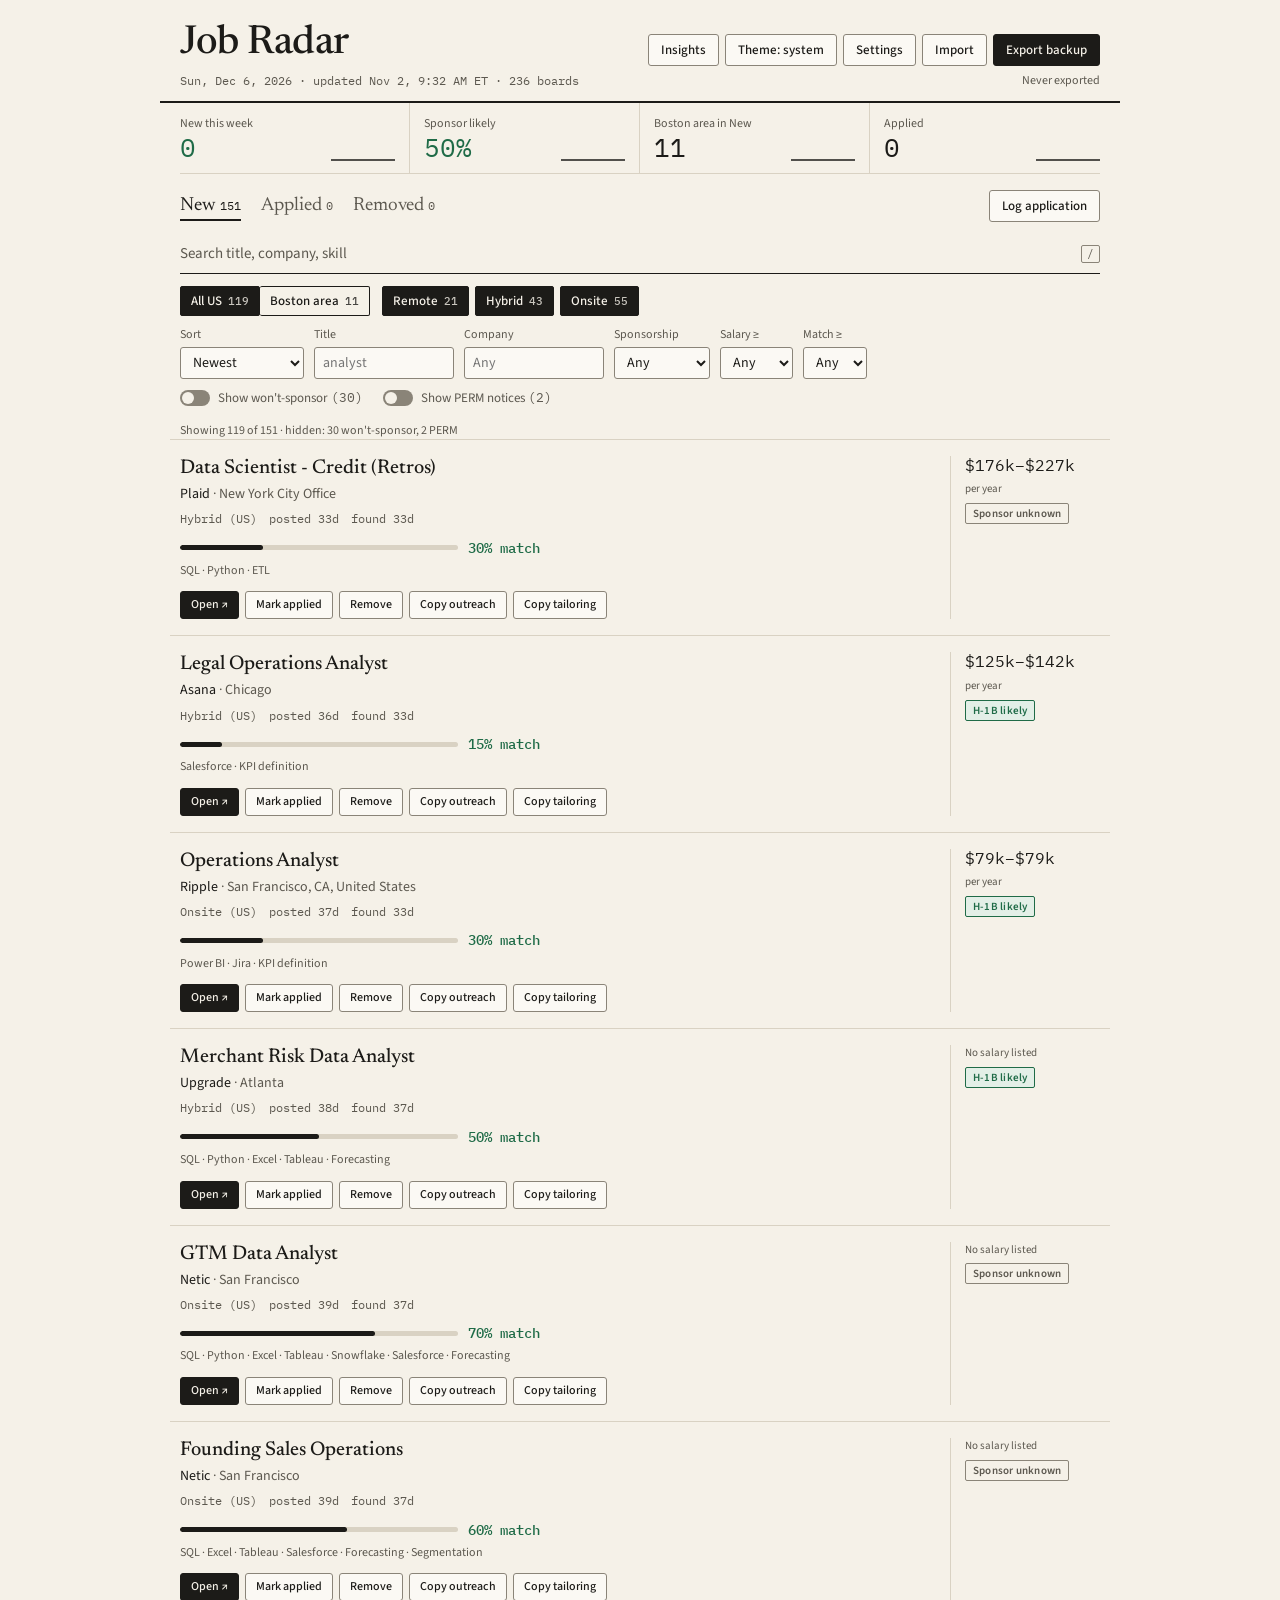
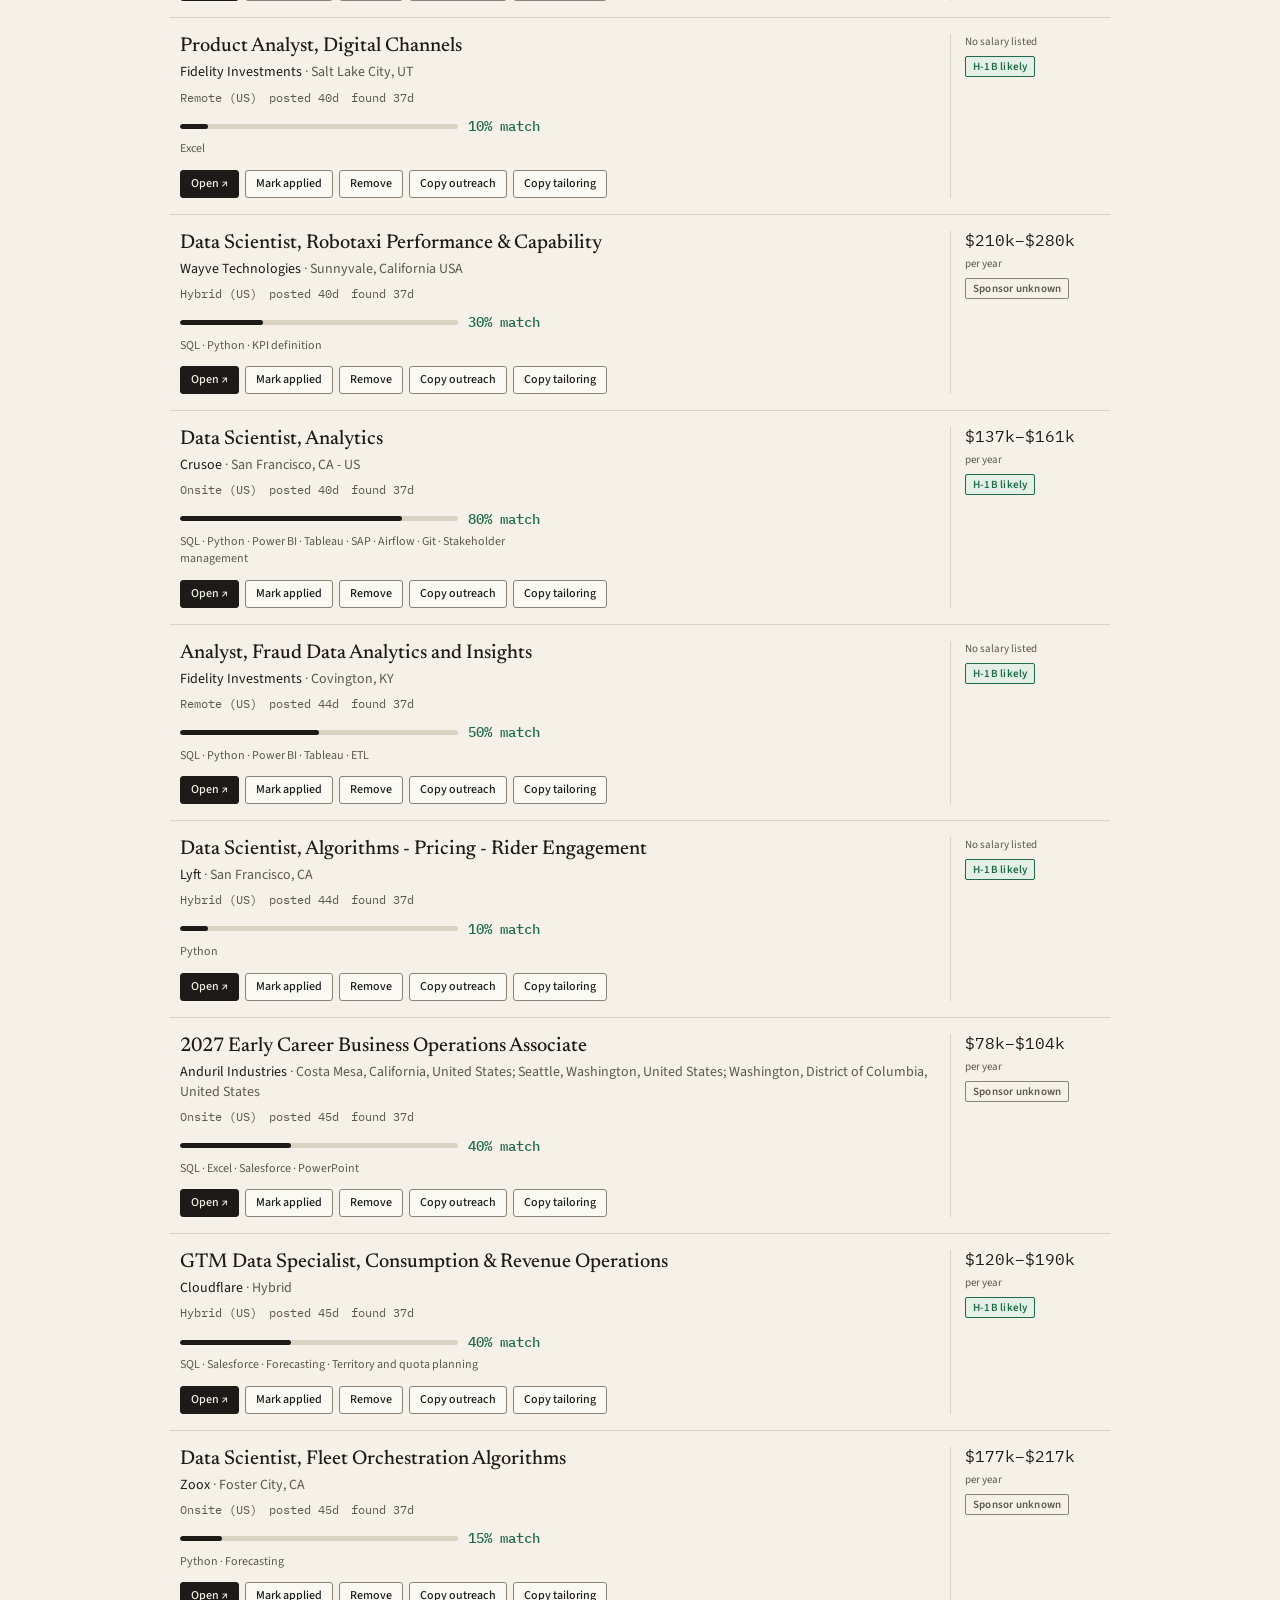
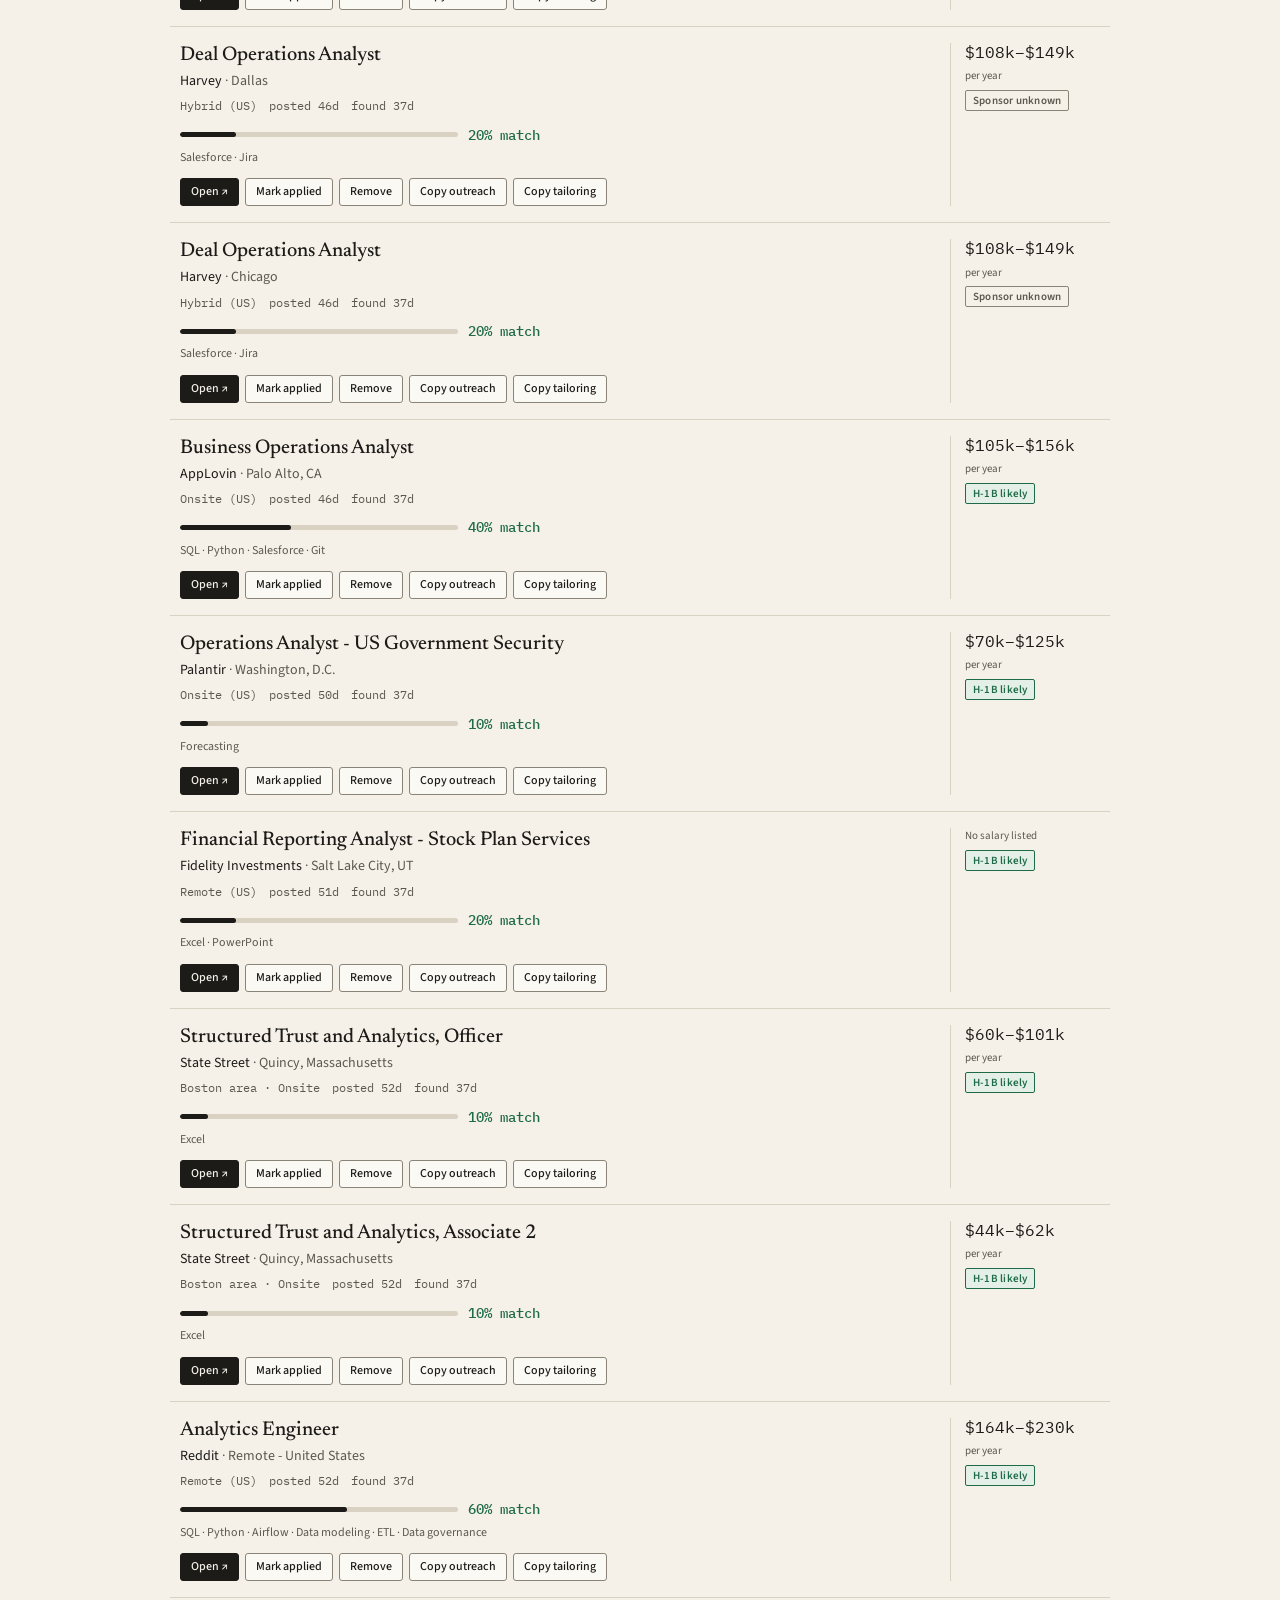
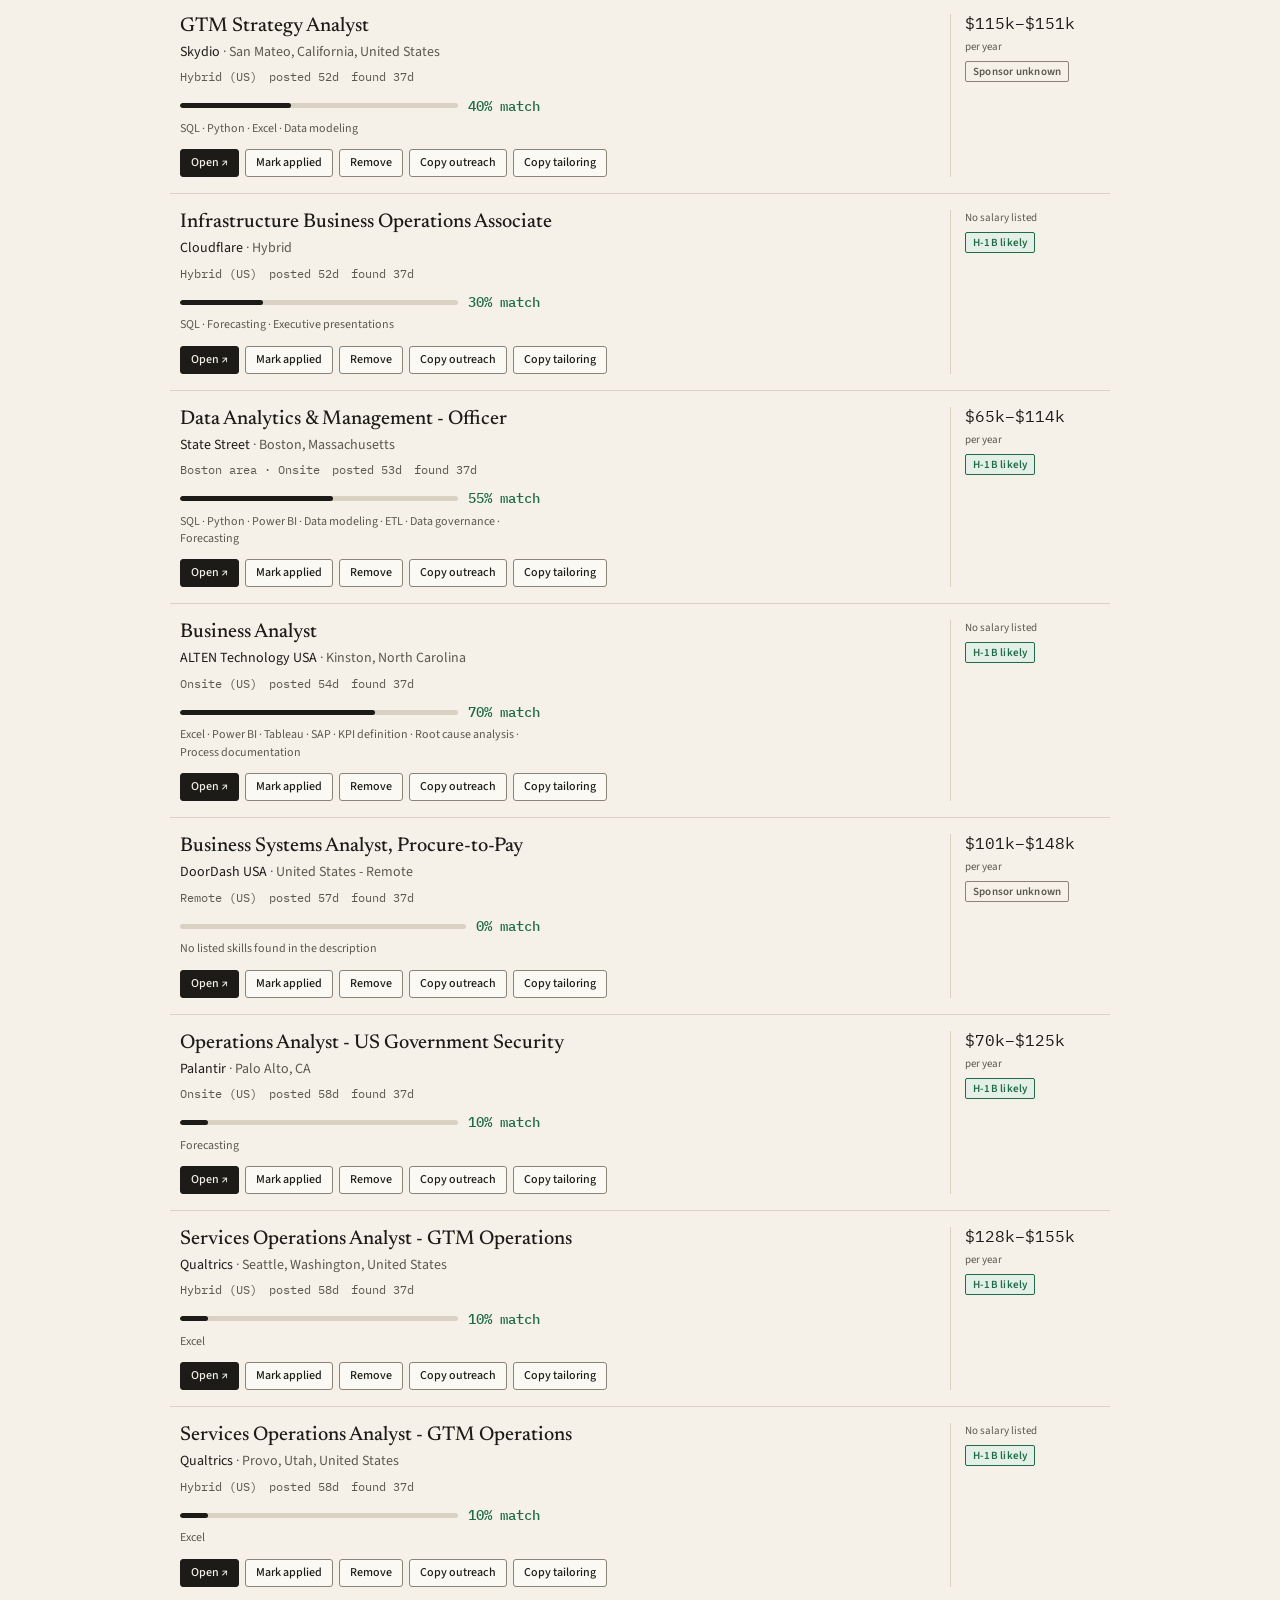
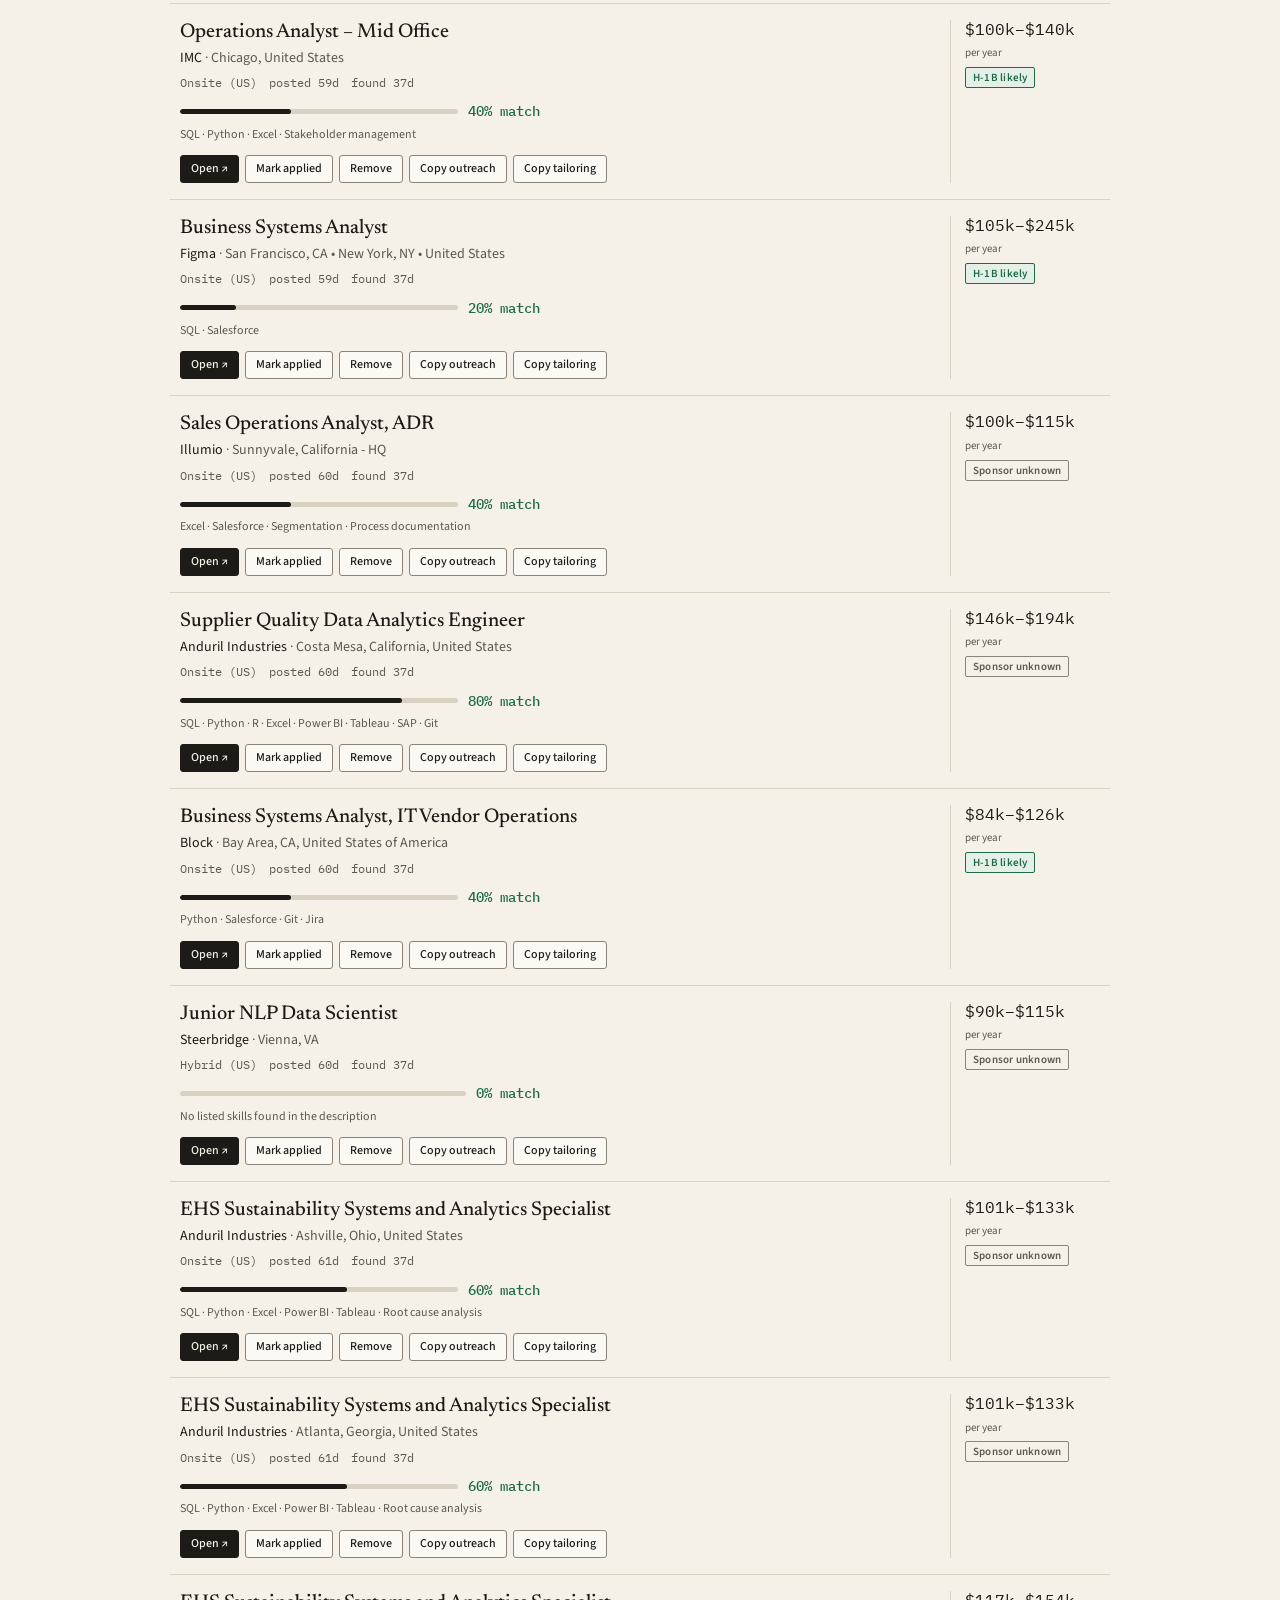
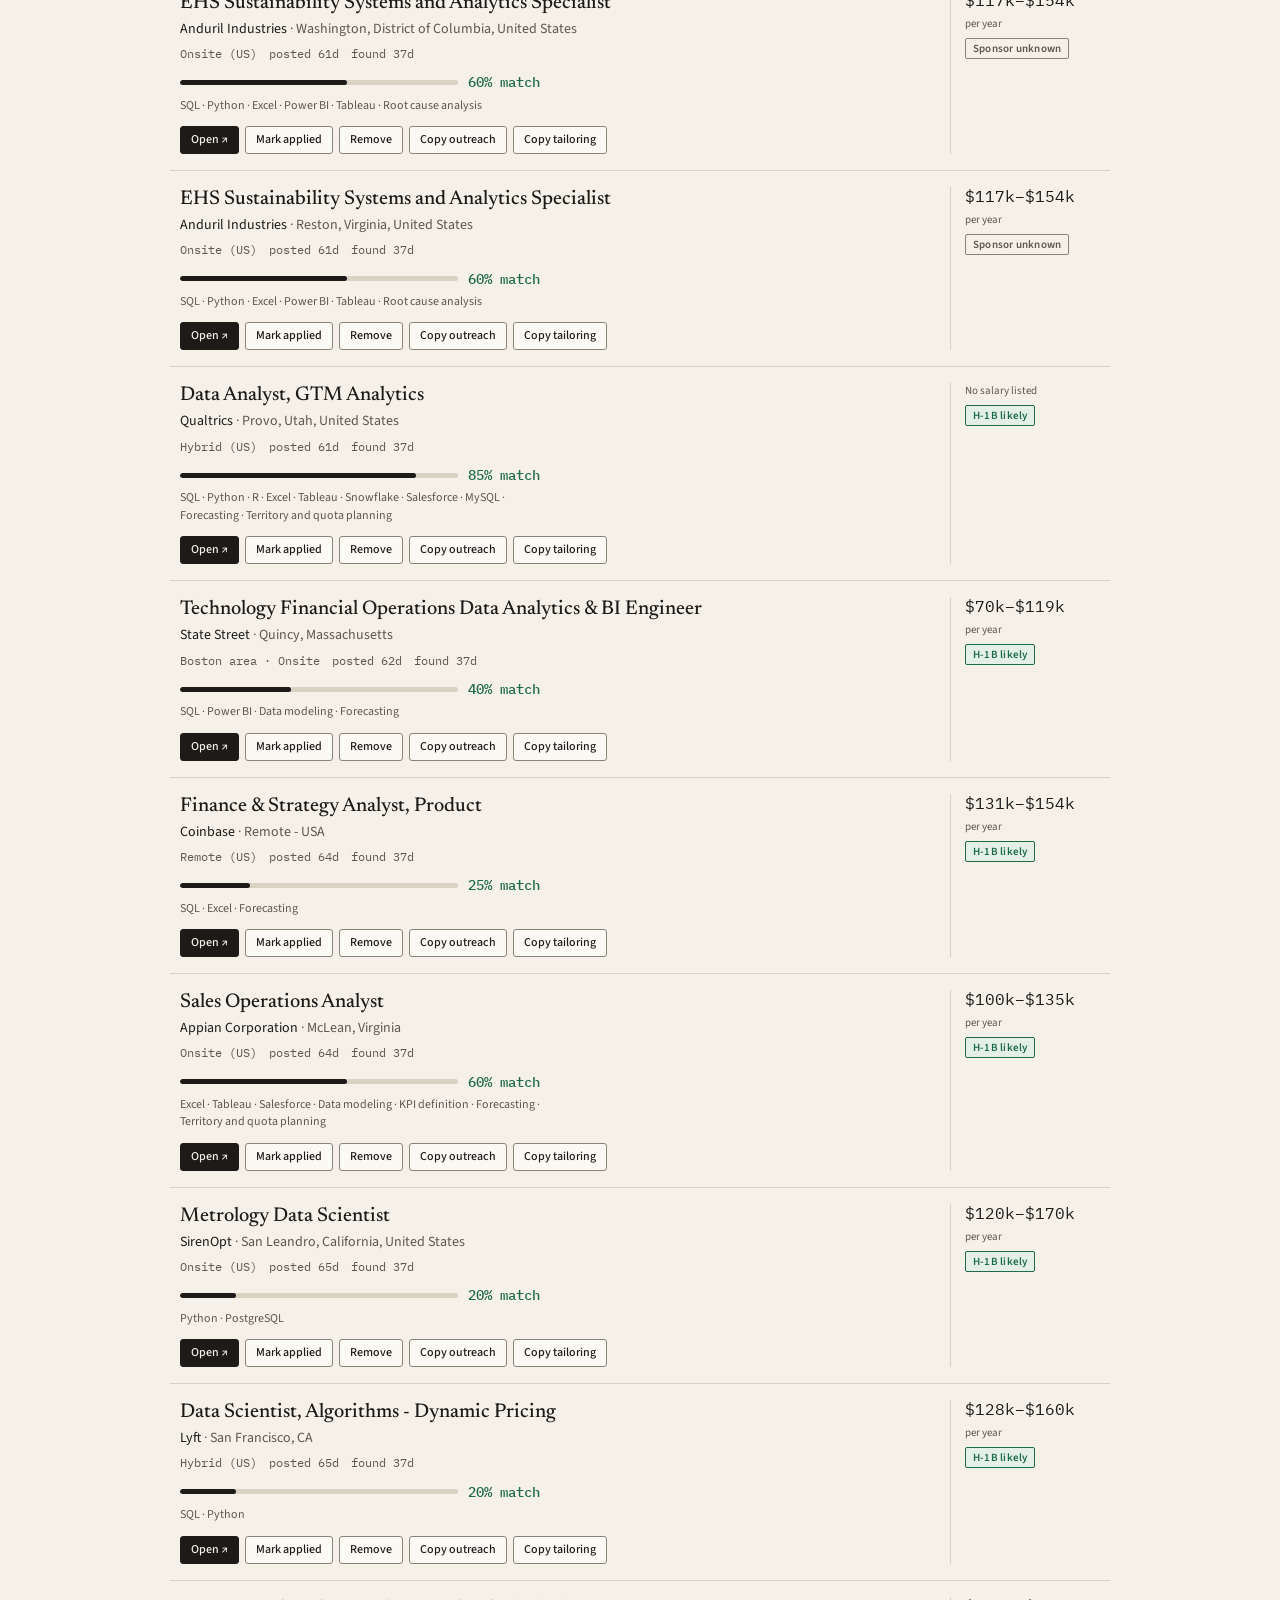
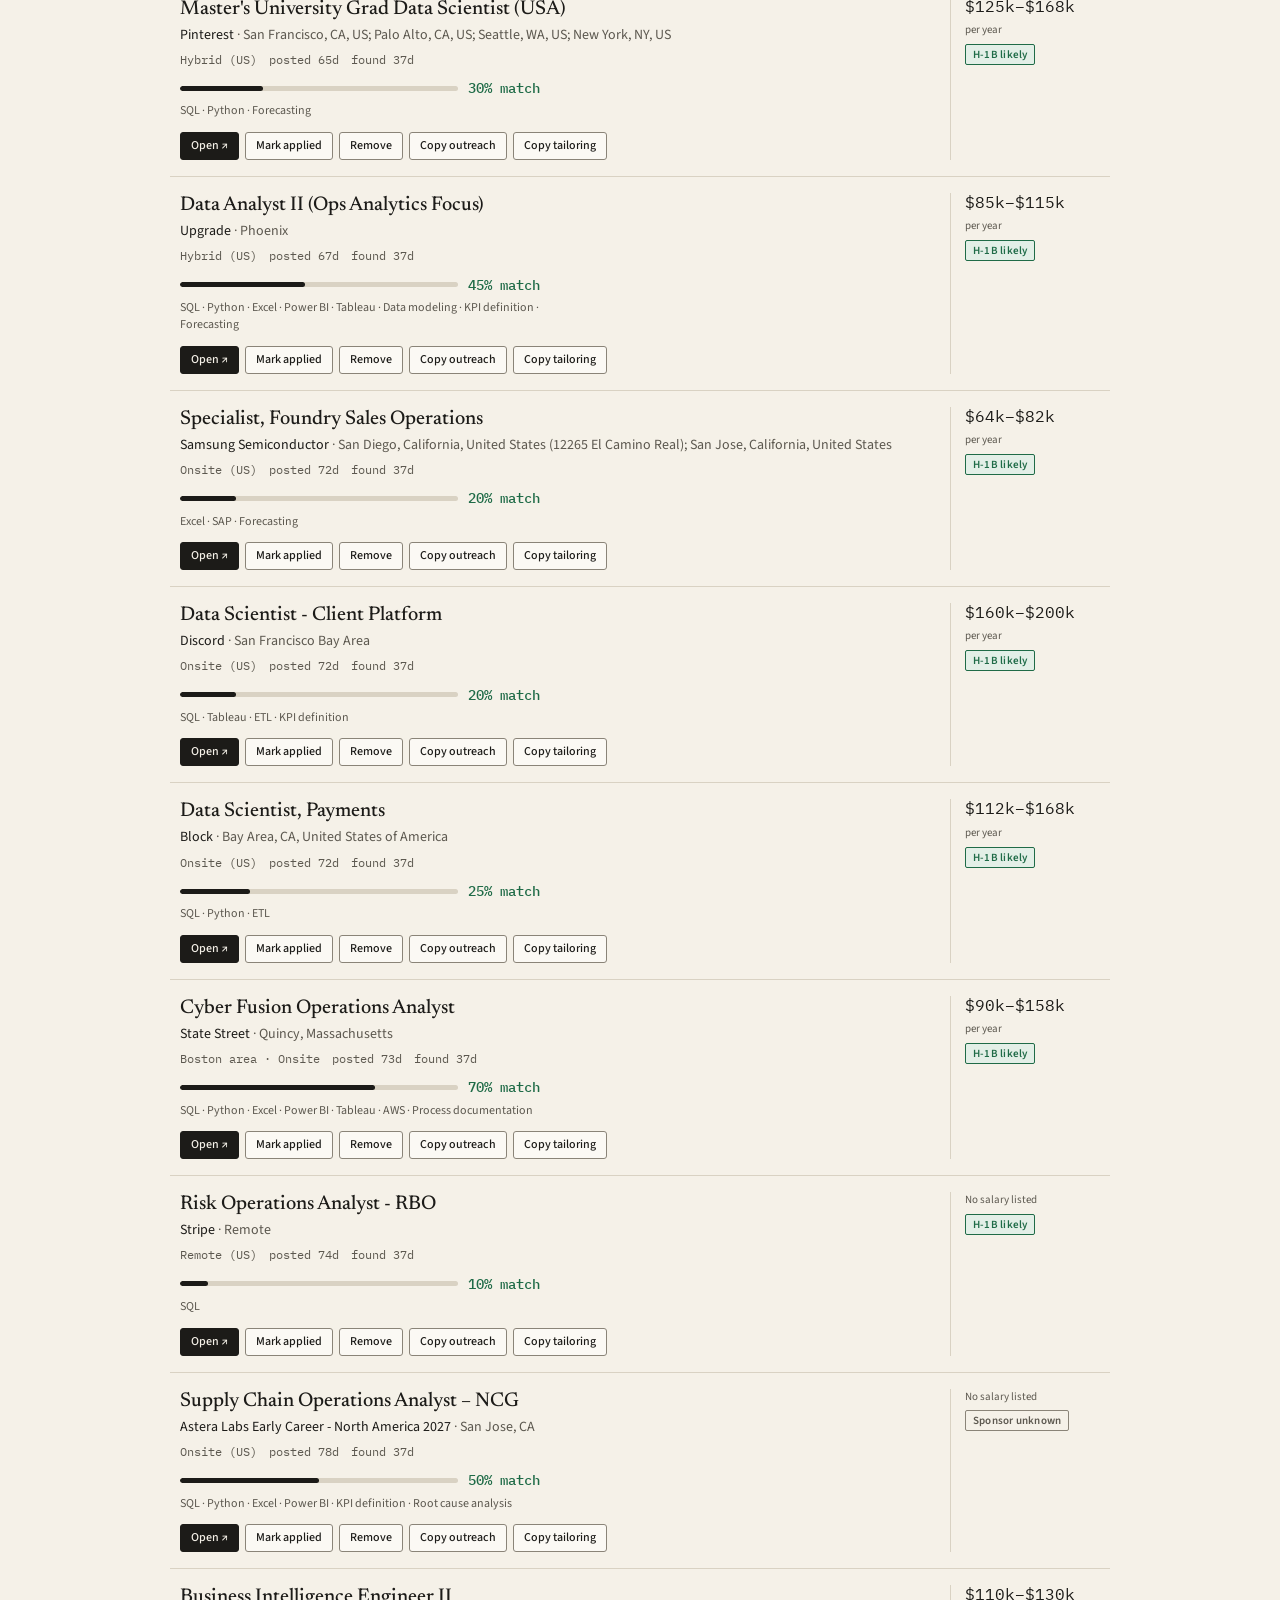
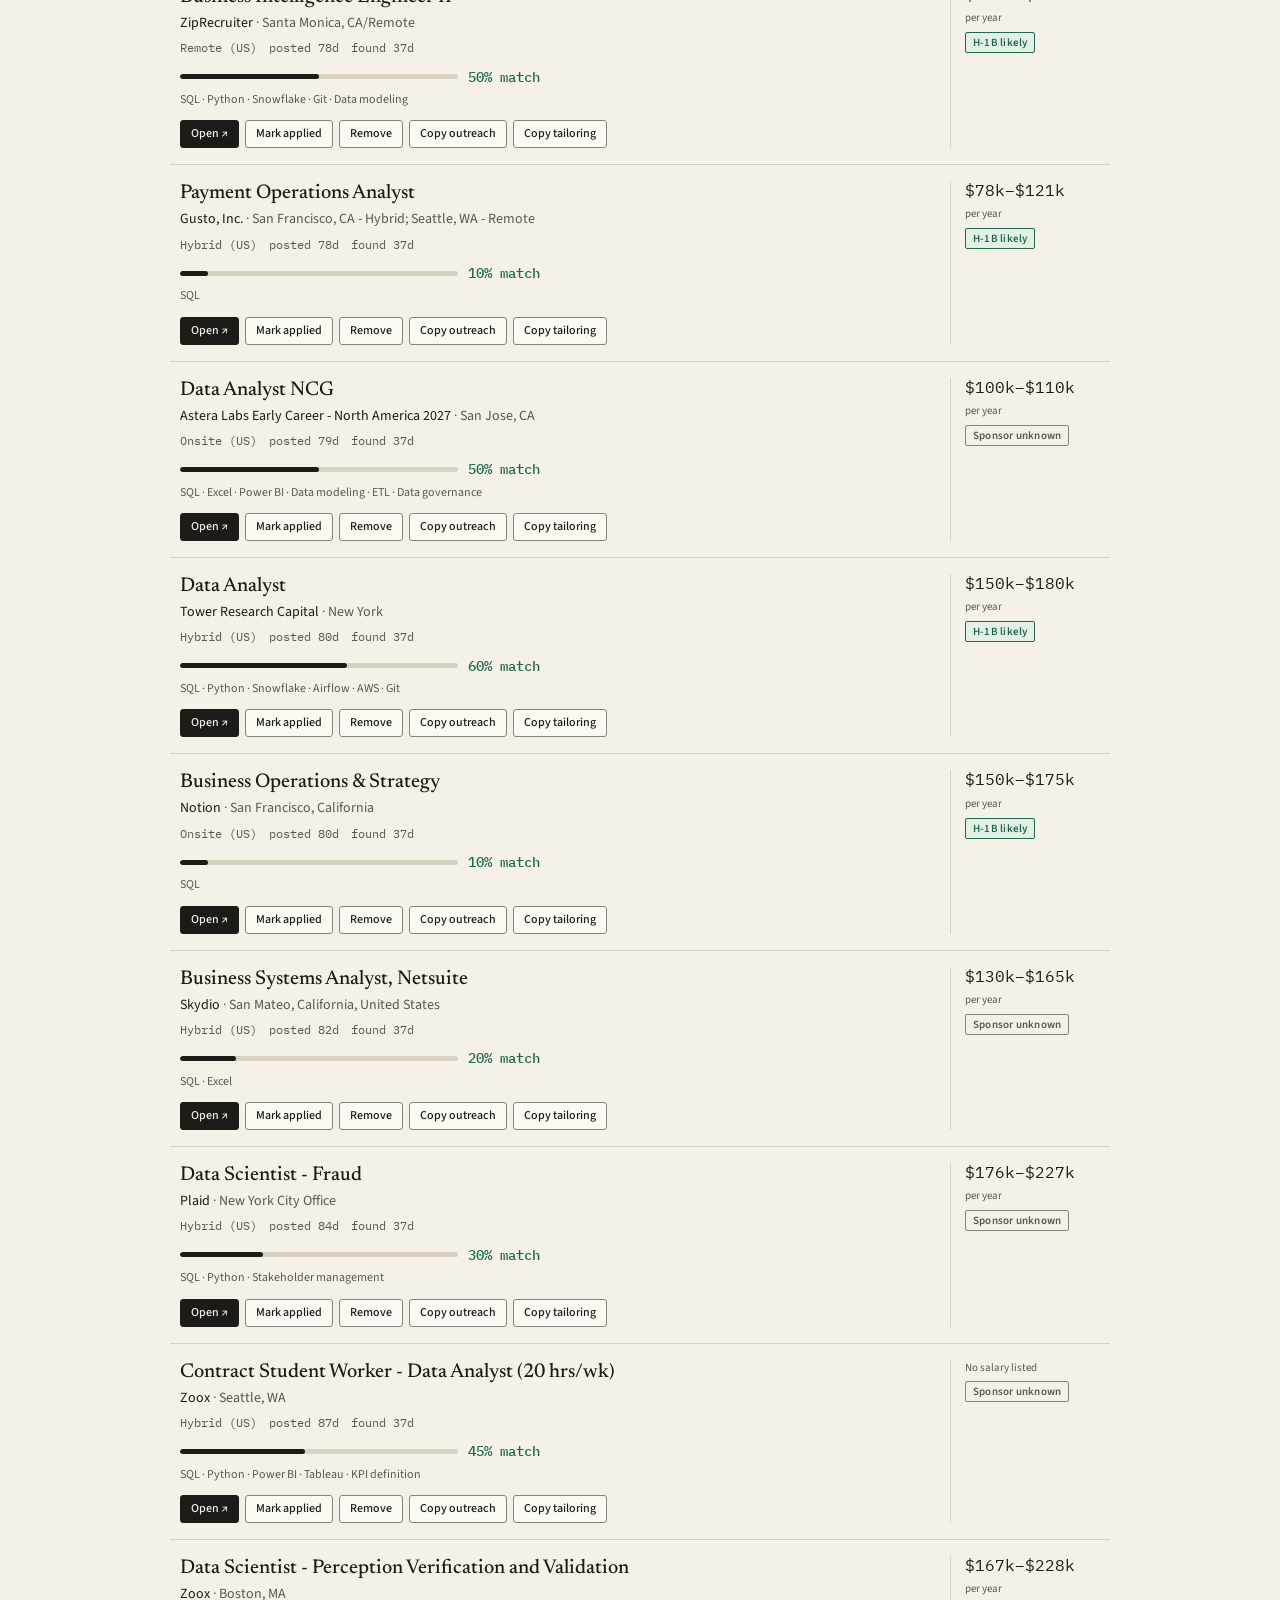
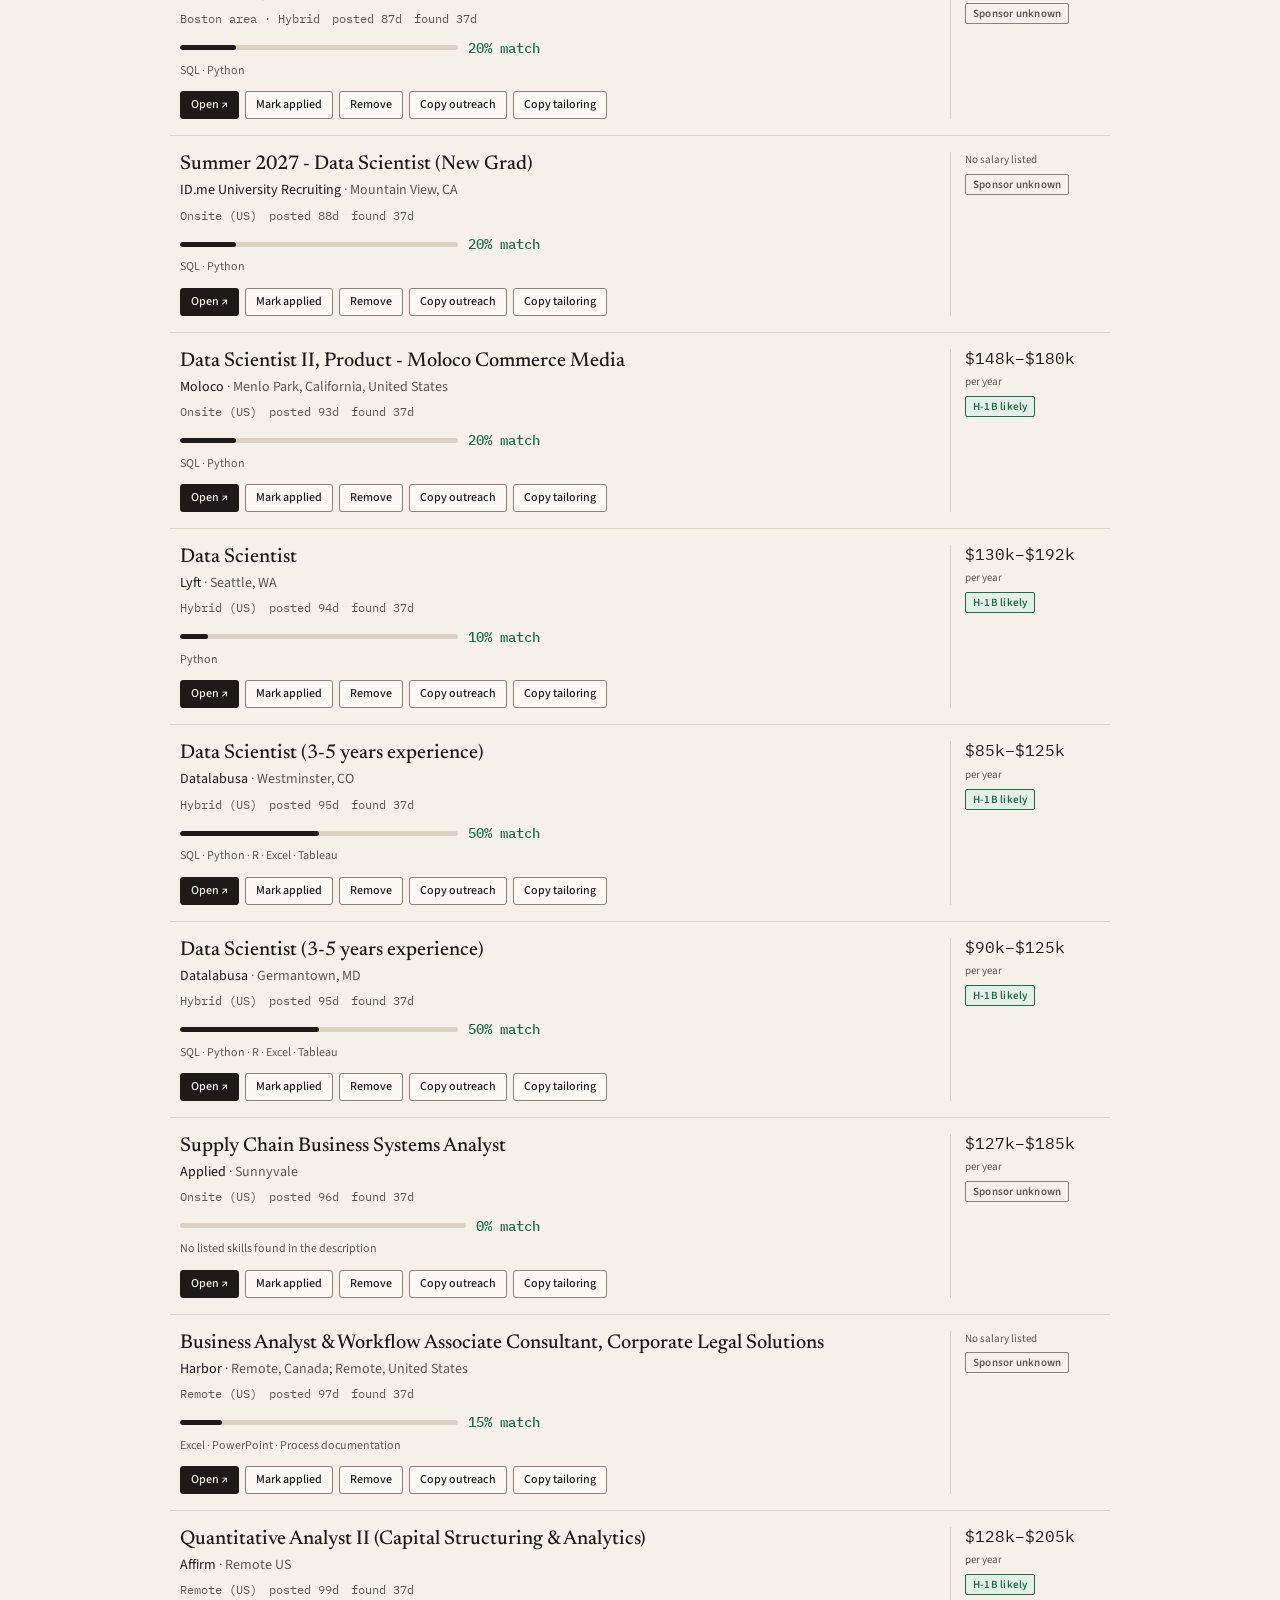
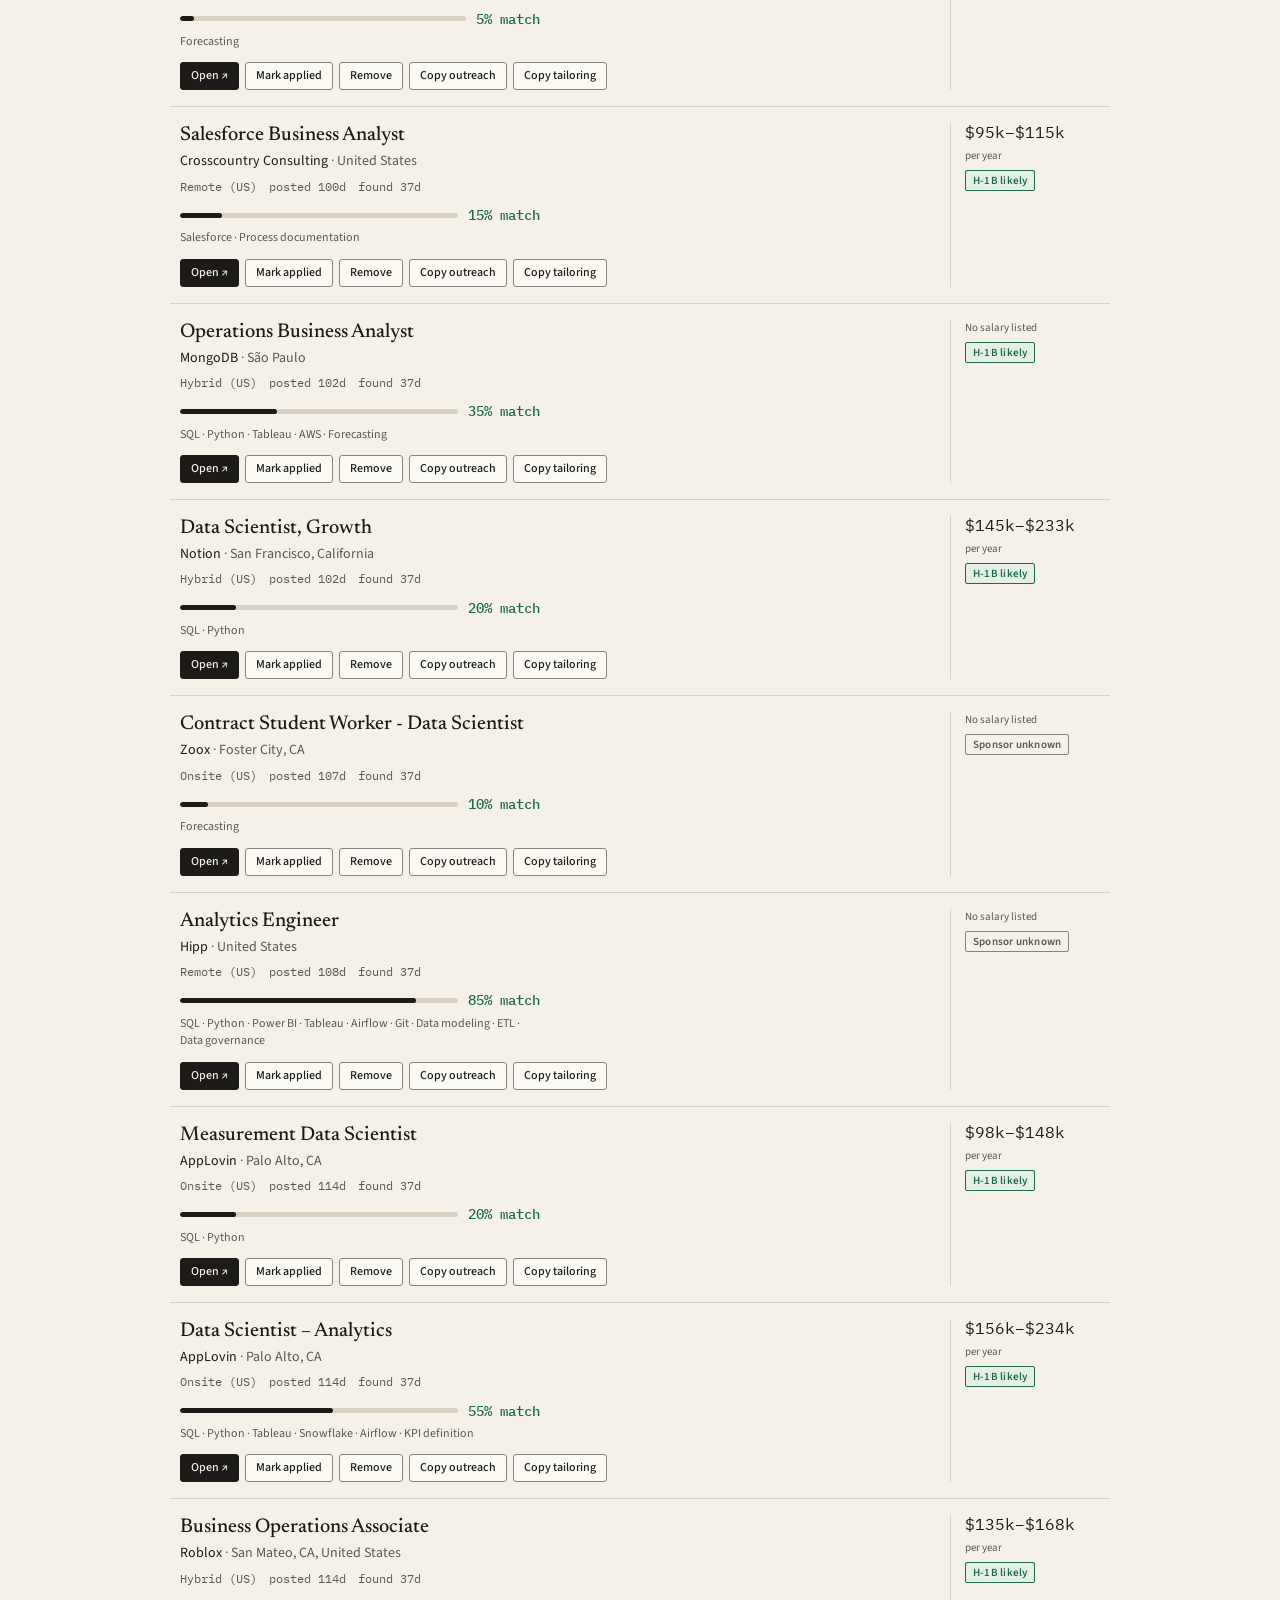
==== site/index.html @ 84eaacbb "Keep dashboard toggle labels from overlapping The switch labels could shrink below their no-wrap tex" ====
<!doctype html>
<html lang="en">
<head>
<meta charset="utf-8">
<meta name="viewport" content="width=device-width, initial-scale=1">
<title>Job Radar</title>
<meta name="color-scheme" content="light dark">
<link rel="preconnect" href="https://fonts.googleapis.com">
<link rel="preconnect" href="https://fonts.gstatic.com" crossorigin>
<link href="https://fonts.googleapis.com/css2?family=Newsreader:opsz,wght@6..72,400;6..72,500&family=Source+Sans+3:wght@400;500;600&family=IBM+Plex+Mono:wght@400;500&display=swap" rel="stylesheet">
<link rel="stylesheet" href="styles.css">
<!-- Apply the saved theme before first paint so there's no flash -->
<script>
  try {
    var t = JSON.parse(localStorage.getItem("jobradar.v1") || "{}").prefs?.theme;
    if (t === "light" || t === "dark") document.documentElement.dataset.theme = t;
  } catch (e) {}
</script>
</head>
<body>
<a class="skip" href="#list">Skip to jobs</a>

<header class="masthead wrap">
  <div class="mast-left">
    <h1>Job Radar</h1>
    <p class="mono dateline" id="dateline">Loading jobs…</p>
  </div>
  <div class="mast-right">
    <div class="mast-buttons">
      <a class="btn" href="insights.html">Insights</a>
      <button class="btn" id="theme-btn" type="button" aria-label="Theme: system">Theme: system</button>
      <button class="btn" id="settings-btn" type="button">Settings</button>
      <button class="btn" id="import-btn" type="button">Import</button>
      <button class="btn primary" id="export-btn" type="button">Export backup</button>
    </div>
    <p class="export-note" id="export-note"></p>
  </div>
</header>

<main class="wrap">
  <div class="banner warn" id="export-banner" hidden></div>

  <section class="kpis" aria-label="Summary">
    <div class="kpi"><span class="kpi-label">New this week</span><span class="kpi-row"><span class="mono kpi-num signal" id="kpi-new">–</span><svg class="spark" id="spark-new" aria-hidden="true"></svg></span></div>
    <div class="kpi"><span class="kpi-label">Sponsor likely</span><span class="kpi-row"><span class="mono kpi-num signal" id="kpi-spons">–</span><svg class="spark" id="spark-spons" aria-hidden="true"></svg></span></div>
    <div class="kpi" title="Boston-area jobs in New, not counting hidden won't-sponsor or PERM jobs"><span class="kpi-label">Boston area in New</span><span class="kpi-row"><span class="mono kpi-num" id="kpi-boston">–</span><svg class="spark" id="spark-boston" aria-hidden="true"></svg></span></div>
    <div class="kpi"><span class="kpi-label">Applied</span><span class="kpi-row"><span class="mono kpi-num" id="kpi-applied">–</span><svg class="spark" id="spark-applied" aria-hidden="true"></svg></span></div>
  </section>

  <nav class="tabs" role="tablist" aria-label="Job lists">
    <button role="tab" id="tab-new" data-tab="new" aria-selected="true">New <span class="mono count" id="count-new"></span></button>
    <button role="tab" id="tab-applied" data-tab="applied" aria-selected="false">Applied <span class="mono count" id="count-applied"></span></button>
    <button role="tab" id="tab-removed" data-tab="removed" aria-selected="false">Removed <span class="mono count" id="count-removed"></span></button>
    <button class="btn tabs-action" id="log-btn" type="button">Log application</button>
  </nav>

  <section class="controls" aria-label="Search and filters">
    <label class="search">
      <span class="sr-only">Search title, company or skill</span>
      <input type="search" id="search" placeholder="Search title, company, skill" autocomplete="off">
      <kbd class="mono">/</kbd>
    </label>

    <div class="filter-rows" id="new-filters">
      <div class="chip-row">
        <div class="seg" role="group" aria-label="Location">
          <button type="button" class="seg-btn" data-loc="all" aria-pressed="true">All US <span class="mono" data-count="loc-all"></span></button>
          <button type="button" class="seg-btn" data-loc="boston" aria-pressed="false">Boston area <span class="mono" data-count="loc-boston"></span></button>
        </div>
        <div class="chips" role="group" aria-label="Work mode">
          <button type="button" class="chip" data-mode="remote" aria-pressed="true">Remote <span class="mono" data-count="remote"></span></button>
          <button type="button" class="chip" data-mode="hybrid" aria-pressed="true">Hybrid <span class="mono" data-count="hybrid"></span></button>
          <button type="button" class="chip" data-mode="onsite" aria-pressed="true">Onsite <span class="mono" data-count="onsite"></span></button>
        </div>
      </div>

      <!-- Always open on desktop; folded by default on phones -->
      <details class="more-filters" id="more-filters" open>
      <summary>Filters and sort <span class="mono" id="active-filters"></span></summary>
      <div class="filter-row">
        <label class="field">Sort
          <select id="sort">
            <option value="newest">Newest</option>
            <option value="match">Highest match</option>
            <option value="pay">Highest pay</option>
            <option value="boston">Boston first</option>
          </select>
        </label>
        <label class="field">Title
          <input type="text" id="f-title" placeholder="analyst" autocomplete="off">
        </label>
        <label class="field">Company
          <input type="text" id="f-company" list="company-list" placeholder="Any" autocomplete="off">
          <datalist id="company-list"></datalist>
        </label>
        <label class="field">Sponsorship
          <select id="f-spons">
            <option value="any">Any</option>
            <option value="likely">Likely</option>
            <option value="unknown">Unknown</option>
          </select>
        </label>
        <label class="field">Salary ≥
          <select id="f-salary">
            <option value="0">Any</option>
            <option value="60000">$60k</option>
            <option value="70000">$70k</option>
            <option value="80000">$80k</option>
            <option value="90000">$90k</option>
            <option value="100000">$100k</option>
            <option value="120000">$120k</option>
          </select>
        </label>
        <label class="field">Match ≥
          <select id="f-match">
            <option value="0">Any</option>
            <option value="20">20%</option>
            <option value="30">30%</option>
            <option value="40">40%</option>
            <option value="50">50%</option>
            <option value="60">60%</option>
          </select>
        </label>
      </div>
      </details>

      <div class="toggle-row">
        <label class="switch"><input type="checkbox" id="show-no"><span class="track" aria-hidden="true"></span><span class="switch-text">Show won't-sponsor <span class="mono" id="count-no"></span></span></label>
        <label class="switch"><input type="checkbox" id="show-perm"><span class="track" aria-hidden="true"></span><span class="switch-text">Show PERM notices <span class="mono" id="count-perm"></span></span></label>
      </div>
    </div>
  </section>

  <p class="result-line" id="result-line" aria-live="polite"></p>
  <div id="list" class="list" tabindex="-1"></div>

  <footer class="foot">
    <p>Keys: <kbd class="mono">/</kbd> search · <kbd class="mono">j</kbd> <kbd class="mono">k</kbd> move · <kbd class="mono">o</kbd> open · <kbd class="mono">a</kbd> applied · <kbd class="mono">x</kbd> remove</p>
    <p>Your status lives only in this browser. Export a backup now and then.</p>
  </footer>
</main>

<!-- "Did you apply?" asked on the next visit after clicking Open -->
<dialog id="ask-dialog" aria-labelledby="ask-title">
  <form method="dialog">
    <h2 id="ask-title">Did you apply?</h2>
    <p id="ask-body"></p>
    <div class="dialog-buttons">
      <button class="btn" value="no">No, keep in New</button>
      <button class="btn primary" value="yes">Yes, I applied</button>
    </div>
  </form>
</dialog>

<dialog id="log-dialog" aria-labelledby="log-title">
  <form method="dialog" id="log-form">
    <h2 id="log-title">Log application</h2>
    <p class="muted">For jobs you found elsewhere. It gets the next application number.</p>
    <label class="field block">Company <input name="company" required autocomplete="off"></label>
    <label class="field block">Title <input name="title" required autocomplete="off"></label>
    <label class="field block">Link <input name="url" type="url" placeholder="https://" autocomplete="off"></label>
    <label class="field block">Date applied <input name="date" type="date" required></label>
    <p class="form-error" id="log-error" hidden></p>
    <div class="dialog-buttons">
      <button class="btn" value="cancel" formnovalidate>Cancel</button>
      <button class="btn primary" value="save">Save</button>
    </div>
  </form>
</dialog>

<dialog id="settings-dialog" aria-labelledby="settings-title">
  <form method="dialog">
    <h2 id="settings-title">Settings</h2>
    <label class="field block">Your background, for the outreach prompt
      <textarea id="background" rows="5" placeholder="Two or three lines: degrees, tools, what you're looking for."></textarea>
    </label>
    <p class="muted">Saved only in this browser and in your exports. It's never sent anywhere.</p>
    <div class="dialog-buttons">
      <button class="btn primary" value="done">Done</button>
    </div>
  </form>
</dialog>

<input type="file" id="import-file" accept="application/json,.json" hidden>
<div class="toast" id="toast" role="status" aria-live="polite"></div>

<script src="app.js"></script>
</body>
</html>
---- site/styles.css ----
/* Job Radar: "analyst's desk" ledger theme.
   Ink and paper neutrals, one green signal accent used only for
   sponsorship-likely and key numbers. Warn colors are for alerts only. */

:root {
  --paper: #f5f1e8;
  --paper-2: #fbf9f4;      /* raised: inputs, secondary buttons */
  --ink: #1c1b18;
  --muted: #5c584f;
  --rule: #d9d2c3;
  --rule-strong: #8a8478;
  --signal: #1f6b47;
  --signal-bg: #e3efe7;
  --warn: #8a3a0f;
  --warn-bg: #f1e5c9;
  --focus: #1f6b47;
  --serif: "Newsreader", Georgia, "Times New Roman", serif;
  --sans: "Source Sans 3", "Segoe UI", system-ui, sans-serif;
  --mono: "IBM Plex Mono", ui-monospace, Consolas, monospace;
  color-scheme: light;
}

/* Dark: follows the system unless the toggle forced light */
@media (prefers-color-scheme: dark) {
  :root:not([data-theme="light"]) {
    --paper: #161512;
    --paper-2: #201f1b;
    --ink: #ece7dc;
    --muted: #a8a397;
    --rule: #35322c;
    --rule-strong: #6f6a5f;
    --signal: #6cc597;
    --signal-bg: #1a2e23;
    --warn: #f0b07a;
    --warn-bg: #3a2a17;
    --focus: #6cc597;
    color-scheme: dark;
  }
}
:root[data-theme="dark"] {
  --paper: #161512;
  --paper-2: #201f1b;
  --ink: #ece7dc;
  --muted: #a8a397;
  --rule: #35322c;
  --rule-strong: #6f6a5f;
  --signal: #6cc597;
  --signal-bg: #1a2e23;
  --warn: #f0b07a;
  --warn-bg: #3a2a17;
  --focus: #6cc597;
  color-scheme: dark;
}

* { box-sizing: border-box; }
[hidden] { display: none !important; }
html { -webkit-text-size-adjust: 100%; }
body {
  margin: 0;
  background: var(--paper);
  color: var(--ink);
  font: 400 15px/1.45 var(--sans);
  transition: background-color .2s, color .2s;
}
.wrap { max-width: 960px; margin: 0 auto; padding: 0 20px; }
.mono { font-family: var(--mono); font-variant-numeric: tabular-nums; }
.muted { color: var(--muted); }
.signal { color: var(--signal); }
.sr-only { position: absolute; width: 1px; height: 1px; overflow: hidden; clip: rect(0 0 0 0); white-space: nowrap; }
.skip { position: absolute; left: -999px; }
.skip:focus { left: 12px; top: 12px; background: var(--paper-2); padding: 6px 10px; z-index: 10; }
kbd { font-size: 11px; border: 1px solid var(--rule-strong); border-radius: 2px; padding: 0 5px; color: var(--muted); }

:focus-visible { outline: 2px solid var(--focus); outline-offset: 2px; }

/* ---------- Buttons, chips, tags: never wrap or spill ---------- */
.btn, .chip, .seg-btn, .tag {
  white-space: nowrap;
  flex-shrink: 0;
}
.btn {
  display: inline-flex; align-items: center; justify-content: center; gap: 4px;
  min-height: 32px; padding: 0 12px;
  font: 500 13px/1 var(--sans);
  color: var(--ink);
  background: var(--paper-2);
  border: 1px solid var(--rule-strong);
  border-radius: 3px;
  text-decoration: none;
  cursor: pointer;
  transition: background-color .15s, border-color .15s;
}
.btn:hover { border-color: var(--ink); }
.btn.primary { background: var(--ink); color: var(--paper); border-color: var(--ink); }
.btn.primary:hover { opacity: .9; }
.btn.small { min-height: 28px; padding: 0 10px; font-size: 12px; }

/* ---------- Masthead ---------- */
.masthead {
  display: flex; justify-content: space-between; align-items: flex-end; gap: 16px; flex-wrap: wrap;
  padding-top: 24px; padding-bottom: 12px;
}
.masthead h1 { margin: 0; font: 500 40px/1 var(--serif); letter-spacing: -0.5px; }
.dateline { margin: 8px 0 0; font-size: 12px; color: var(--muted); }
.mast-right { display: flex; flex-direction: column; align-items: flex-end; gap: 6px; }
.mast-buttons { display: flex; gap: 6px; flex-wrap: wrap; justify-content: flex-end; }
.export-note { margin: 0; font-size: 12px; color: var(--muted); white-space: nowrap; }
.export-note.overdue { color: var(--warn); font-weight: 600; }
main.wrap { border-top: 2px solid var(--ink); }

.banner { margin: 12px 0 0; padding: 8px 12px; font-size: 13px; display: flex; gap: 10px; align-items: center; flex-wrap: wrap; }
.banner.warn { background: var(--warn-bg); color: var(--ink); }
.banner[hidden] { display: none; }

/* ---------- KPI strip ---------- */
.kpis { display: grid; grid-template-columns: repeat(4, minmax(0, 1fr)); border-bottom: 1px solid var(--rule); }
.kpi { padding: 12px 14px; border-right: 1px solid var(--rule); min-width: 0; }
.kpi:first-child { padding-left: 0; }
.kpi:last-child { border-right: 0; padding-right: 0; }
.kpi-label { display: block; font-size: 12px; color: var(--muted); }
.kpi-row { display: flex; align-items: flex-end; justify-content: space-between; gap: 8px; }
.kpi-num { font-size: 26px; line-height: 1.1; }
.spark-wait { font-size: 11px; color: var(--muted); white-space: nowrap; padding-bottom: 3px; }
.spark { width: 64px; height: 22px; flex-shrink: 1; min-width: 0; color: var(--ink); overflow: visible; }

/* ---------- Tabs ---------- */
.tabs { display: flex; align-items: center; gap: 20px; margin: 16px 0 12px; flex-wrap: wrap; }
.tabs [role="tab"] {
  background: none; border: 0; padding: 4px 0; cursor: pointer;
  font: 400 19px var(--serif); color: var(--muted);
  border-bottom: 2px solid transparent; white-space: nowrap;
}
.tabs [role="tab"][aria-selected="true"] { color: var(--ink); border-bottom-color: var(--ink); }
.tabs .count { font-size: 12px; }
.tabs-action { margin-left: auto; }

/* ---------- Controls ---------- */
.search { position: relative; display: block; }
.search input {
  width: 100%; height: 40px; padding: 0 36px 0 0;
  font: 400 15px var(--sans); color: var(--ink);
  background: transparent; border: 0; border-bottom: 1px solid var(--ink); border-radius: 0;
}
.search input::placeholder { color: var(--muted); }
.search input:focus-visible { outline: none; border-bottom-width: 2px; }
.search kbd { position: absolute; right: 0; top: 11px; }

.filter-rows { display: flex; flex-direction: column; gap: 10px; margin-top: 12px; }
.chip-row { display: flex; gap: 12px; flex-wrap: wrap; align-items: center; }
.chips, .seg { display: flex; gap: 6px; flex-wrap: wrap; }
.chip, .seg-btn {
  display: inline-flex; align-items: center; gap: 6px;
  min-height: 30px; padding: 0 10px;
  font: 500 13px/1 var(--sans);
  border: 1px solid var(--ink); border-radius: 2px; cursor: pointer;
  background: transparent; color: var(--ink);
  transition: background-color .15s, color .15s;
}
.chip[aria-pressed="true"], .seg-btn[aria-pressed="true"] { background: var(--ink); color: var(--paper); }
.chip .mono, .seg-btn .mono { font-size: 11px; opacity: .8; }
.seg { gap: 0; }
.seg-btn + .seg-btn { border-left: 0; }

.more-filters > summary { display: none; }
.filter-row { display: flex; gap: 10px; flex-wrap: wrap; align-items: flex-end; }
.field { display: inline-flex; flex-direction: column; gap: 3px; font-size: 12px; color: var(--muted); }
.field input, .field select, .field textarea {
  height: 32px; padding: 0 8px; min-width: 0;
  font: 400 14px var(--sans); color: var(--ink);
  background: var(--paper-2); border: 1px solid var(--rule-strong); border-radius: 3px;
}
.filter-row .field input { width: 140px; }
.field textarea { height: auto; padding: 8px; resize: vertical; line-height: 1.4; }
.field.block { display: flex; margin-top: 10px; }
.field.block input, .field.block textarea { width: 100%; }

.toggle-row { display: flex; gap: 20px; flex-wrap: wrap; font-size: 13px; color: var(--muted); }
/* flex: none and min-width keep each switch as wide as its text, so the row
   wraps instead of squeezing one label under the next. position: relative
   keeps the hidden checkbox inside its own label. */
.switch { display: inline-flex; flex: none; min-width: max-content; position: relative; align-items: center; gap: 8px; cursor: pointer; white-space: nowrap; }
.switch input { position: absolute; left: 0; top: 0; opacity: 0; width: 1px; height: 1px; }
.switch-text { flex: none; }
.switch .track { width: 30px; height: 16px; border-radius: 8px; background: var(--rule-strong); position: relative; transition: background-color .15s; flex-shrink: 0; }
.switch .track::after { content: ""; position: absolute; left: 2px; top: 2px; width: 12px; height: 12px; border-radius: 50%; background: var(--paper); transition: transform .15s; }
.switch input:checked + .track { background: var(--ink); }
.switch input:checked + .track::after { transform: translateX(14px); }
.switch input:focus-visible + .track { outline: 2px solid var(--focus); outline-offset: 2px; }

.result-line { margin: 14px 0 0; font-size: 12px; color: var(--muted); }

/* ---------- Job rows ---------- */
.list:focus { outline: none; }
.job {
  display: grid; grid-template-columns: minmax(0, 1fr) 150px; column-gap: 18px;
  grid-template-areas: "dupe dupe" "main side" "act side";
  padding: 16px 10px; margin: 0 -10px;
  border-top: 1px solid var(--rule);
  transition: background-color .15s;
}
.job.current { background: var(--paper-2); box-shadow: inset 3px 0 0 var(--ink); }
.job-title { margin: 0; font: 500 20px/1.25 var(--serif); }
.job-title a { color: inherit; text-decoration: none; }
.job-title a:hover { text-decoration: underline; }
.job-co { margin: 3px 0 0; font-size: 14px; }
.job-co .muted { overflow-wrap: anywhere; }
.job-meta { margin: 6px 0 0; font-size: 12px; color: var(--muted); display: flex; flex-wrap: wrap; gap: 4px 12px; }
.job-meta span { white-space: nowrap; }

.match { margin-top: 10px; max-width: 360px; }
.match-row { display: flex; align-items: center; gap: 10px; }
.match-bar { flex: 1; height: 5px; background: var(--rule); border-radius: 3px; overflow: hidden; }
.match-bar i { display: block; height: 100%; background: var(--ink); border-radius: 3px; }
.match-pct { font-size: 14px; font-weight: 500; color: var(--signal); white-space: nowrap; }
.match-skills { margin: 4px 0 0; font-size: 12px; color: var(--muted); }

.job-main { grid-area: main; min-width: 0; }
.actions { grid-area: act; display: flex; gap: 6px; flex-wrap: wrap; margin-top: 12px; }

.job-side { grid-area: side; border-left: 1px solid var(--rule); padding-left: 14px; display: flex; flex-direction: column; align-items: flex-start; gap: 6px; min-width: 0; }
.salary { font-size: 16px; line-height: 1.2; white-space: nowrap; }
.salary-note { font-size: 11px; color: var(--muted); white-space: nowrap; }
.tag {
  display: inline-flex; align-items: center;
  font: 600 11px/1 var(--sans); letter-spacing: .02em;
  padding: 4px 7px; border: 1px solid var(--rule-strong); color: var(--muted); border-radius: 2px;
}
.tag.likely { color: var(--signal); border-color: var(--signal); background: var(--signal-bg); }
.tag.no { color: var(--warn); border-color: var(--warn); }
.tag.perm { color: var(--warn); border-color: var(--warn); }
.tag.opened { color: var(--ink); }

.dupe {
  grid-area: dupe; margin: 0 0 10px; padding: 6px 10px;
  background: var(--warn-bg); font-size: 13px;
}
.dupe b { font-weight: 600; }

.empty { padding: 32px 0; border-top: 1px solid var(--rule); color: var(--muted); }
.empty h2 { margin: 0 0 4px; font: 500 20px var(--serif); color: var(--ink); }

/* Applied / Removed tabs reuse the row with a number column */
.app-num { font-size: 22px; line-height: 1; }

.foot { margin: 32px 0 40px; padding-top: 12px; border-top: 2px solid var(--ink); font-size: 12px; color: var(--muted); }
.foot p { margin: 4px 0; }

/* ---------- Dialogs and toast ---------- */
dialog {
  width: min(460px, calc(100vw - 32px)); padding: 20px 22px;
  background: var(--paper); color: var(--ink);
  border: 1px solid var(--ink); border-radius: 3px;
}
dialog::backdrop { background: rgba(20, 18, 14, .45); }
dialog h2 { margin: 0 0 6px; font: 500 22px var(--serif); }
dialog p { margin: 6px 0; }
.dialog-buttons { display: flex; justify-content: flex-end; gap: 8px; margin-top: 16px; flex-wrap: wrap; }
.form-error { color: var(--warn); font-size: 13px; margin: 8px 0 0; }

.toast {
  position: fixed; left: 50%; bottom: 20px; transform: translate(-50%, 20px);
  background: var(--ink); color: var(--paper); padding: 8px 14px; font-size: 13px; border-radius: 3px;
  opacity: 0; pointer-events: none; transition: opacity .2s, transform .2s; white-space: nowrap;
}
.toast.show { opacity: 1; transform: translate(-50%, 0); }

/* ---------- Insights ---------- */
.history-note { margin: 12px 0 0; padding: 8px 0; font-size: 13px; color: var(--muted); border-bottom: 1px solid var(--rule); }
.history-note b { color: var(--ink); font-weight: 600; }
.charts { display: grid; grid-template-columns: repeat(2, minmax(0, 1fr)); column-gap: 32px; }
.chart { padding: 20px 0 22px; border-bottom: 1px solid var(--rule); min-width: 0; }
.chart.wide { grid-column: 1 / -1; }
.chart h2 { margin: 0; font: 500 22px/1.2 var(--serif); }
.chart-sub { margin: 4px 0 14px; font-size: 13px; color: var(--muted); }
.chart-foot, .legend { margin: 10px 0 0; font-size: 12px; color: var(--muted); }
.chart-body { min-width: 0; }
.chart-body svg { display: block; max-width: 100%; overflow: visible; }

/* SVG marks: ink for data, accent only for sponsorship-likely */
svg .axis { font: 11px var(--mono); fill: var(--muted); }
svg .gridline { stroke: var(--rule); }
svg .heat { fill: var(--ink); }
svg .heat-empty { fill: none; stroke: var(--rule); }
svg .bar { fill: var(--rule-strong); }
svg .bar.partial { fill: var(--rule); }
svg .line { fill: none; stroke: var(--ink); stroke-width: 1.6; stroke-linejoin: round; }
svg .dot { fill: var(--ink); }

.key { display: inline-block; width: 10px; height: 10px; margin: 0 4px 0 10px; vertical-align: -1px; background: var(--rule-strong); }
.key:first-child { margin-left: 0; }
.key.likely { background: var(--signal); }
.key.bar { background: var(--rule-strong); }
.key.line { height: 2px; vertical-align: 3px; background: var(--ink); }

.bars { display: flex; flex-direction: column; gap: 8px; }
.bar-row { display: grid; grid-template-columns: minmax(0, 150px) minmax(0, 1fr) 64px; gap: 10px; align-items: center; font-size: 13px; }
.bar-label { overflow: hidden; text-overflow: ellipsis; white-space: nowrap; }
.bar-track { height: 12px; background: transparent; }
.bar-track i { display: block; height: 100%; background: var(--rule-strong); position: relative; }
.bar-track b { position: absolute; left: 0; top: 0; bottom: 0; background: var(--signal); }
.bar-num { text-align: right; white-space: nowrap; }

.funnel { display: flex; flex-direction: column; gap: 12px; }
.funnel-row { display: grid; grid-template-columns: 64px 70px minmax(0, 1fr) 48px; column-gap: 10px; align-items: center; font-size: 13px; }
.funnel-label { font-weight: 600; }
.funnel-num { text-align: right; font-size: 15px; }
.funnel-track { height: 10px; }
.funnel-track i { display: block; height: 100%; background: var(--ink); }
.funnel-pct { text-align: right; color: var(--muted); font-size: 12px; }
.funnel-note { grid-column: 2 / -1; font-size: 12px; color: var(--muted); }

.big-stat { margin: 0 0 10px; font-size: 13px; color: var(--muted); }
.big-stat .mono { font-size: 26px; margin-right: 6px; }

/* "Not enough history yet": a quiet ruled box, never an empty chart */
.wait { border: 1px dashed var(--rule-strong); padding: 14px 16px; font-size: 13px; color: var(--muted); }
.wait p { margin: 0 0 10px; }
.wait-title { font: 500 17px var(--serif); color: var(--ink); margin-bottom: 4px !important; }
.wait-row { display: grid; grid-template-columns: 64px 90px minmax(0, 1fr); gap: 10px; align-items: center; margin: 6px 0; }
.wait-row .mono { color: var(--ink); white-space: nowrap; }
.wait-bar { height: 5px; background: var(--rule); border-radius: 3px; overflow: hidden; }
.wait-bar i { display: block; height: 100%; background: var(--ink); }
.wait-ready { margin: 10px 0 0 !important; color: var(--ink); font-size: 12px; }
.wait-inline { margin: 12px 0 0; padding: 8px 10px; border: 1px dashed var(--rule-strong); font-size: 12px; color: var(--muted); }

/* ---------- Phone ---------- */
@media (max-width: 640px) {
  .wrap { padding: 0 16px; }
  .masthead { align-items: flex-start; padding-top: 18px; }
  .masthead h1 { font-size: 32px; }
  .mast-right { align-items: flex-start; width: 100%; }
  .mast-buttons { justify-content: flex-start; }
  .kpis { grid-template-columns: repeat(2, minmax(0, 1fr)); }
  .kpi { padding: 10px 12px; }
  .kpi:nth-child(2n) { border-right: 0; padding-right: 0; }
  .kpi:nth-child(2n + 1) { padding-left: 0; }
  .kpi:nth-child(-n + 2) { border-bottom: 1px solid var(--rule); }
  .tabs { gap: 14px; }
  .tabs-action { margin-left: 0; }
  .more-filters > summary {
    display: list-item; cursor: pointer; font-size: 13px; font-weight: 600; padding: 4px 0;
  }
  .more-filters[open] > summary { margin-bottom: 8px; }
  .filter-row .field { flex: 1 1 calc(50% - 10px); }
  .filter-row .field input, .filter-row .field select { width: 100%; }
  .job { grid-template-columns: minmax(0, 1fr); grid-template-areas: "dupe" "main" "side" "act"; }
  .job-side { margin-top: 10px; border-left: 0; padding-left: 0; flex-direction: row; flex-wrap: wrap; align-items: center; gap: 8px; }
  .job-side .salary-note { display: none; }
  .match { max-width: none; }
  .actions .btn { min-height: 36px; }
  .charts { grid-template-columns: minmax(0, 1fr); }
  .bar-row { grid-template-columns: minmax(0, 110px) minmax(0, 1fr) 56px; }
  .funnel-row { grid-template-columns: 58px 62px minmax(0, 1fr) 42px; }
}

@media (prefers-reduced-motion: reduce) {
  * { transition: none !important; }
}
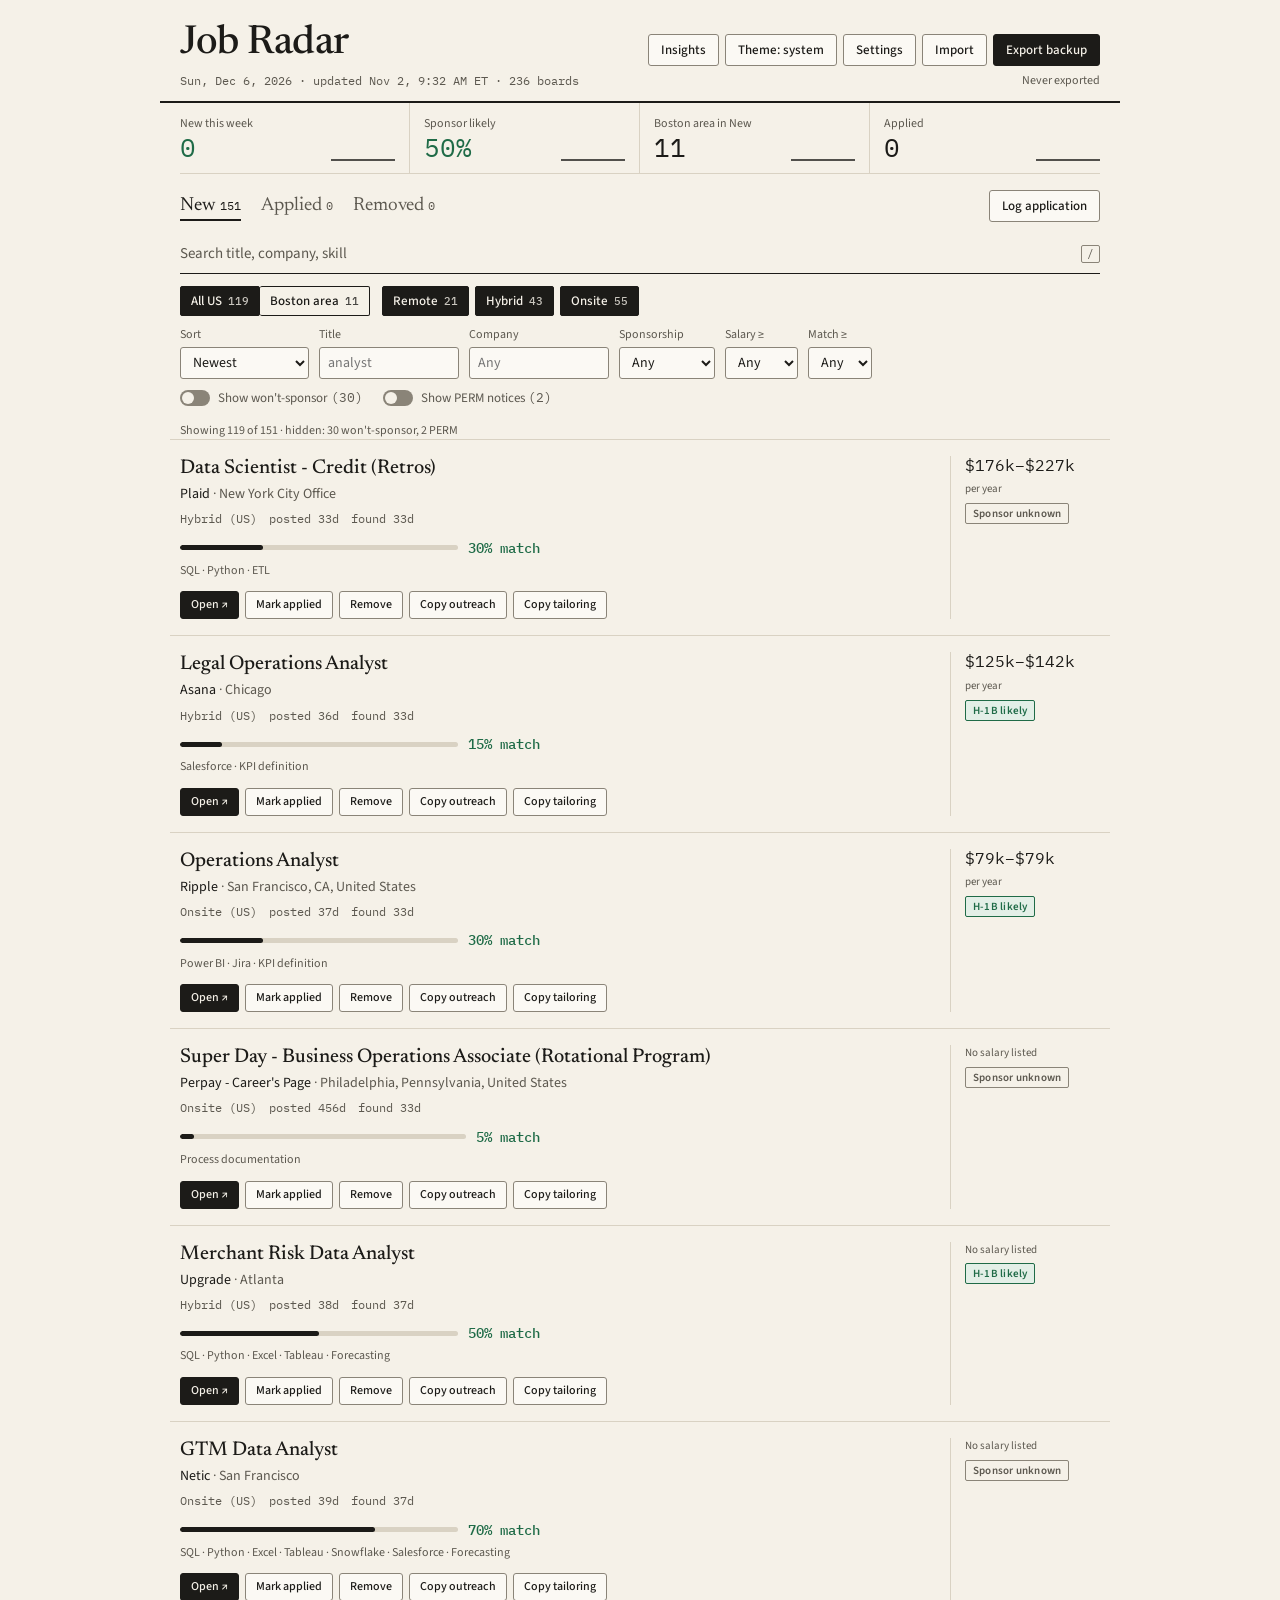
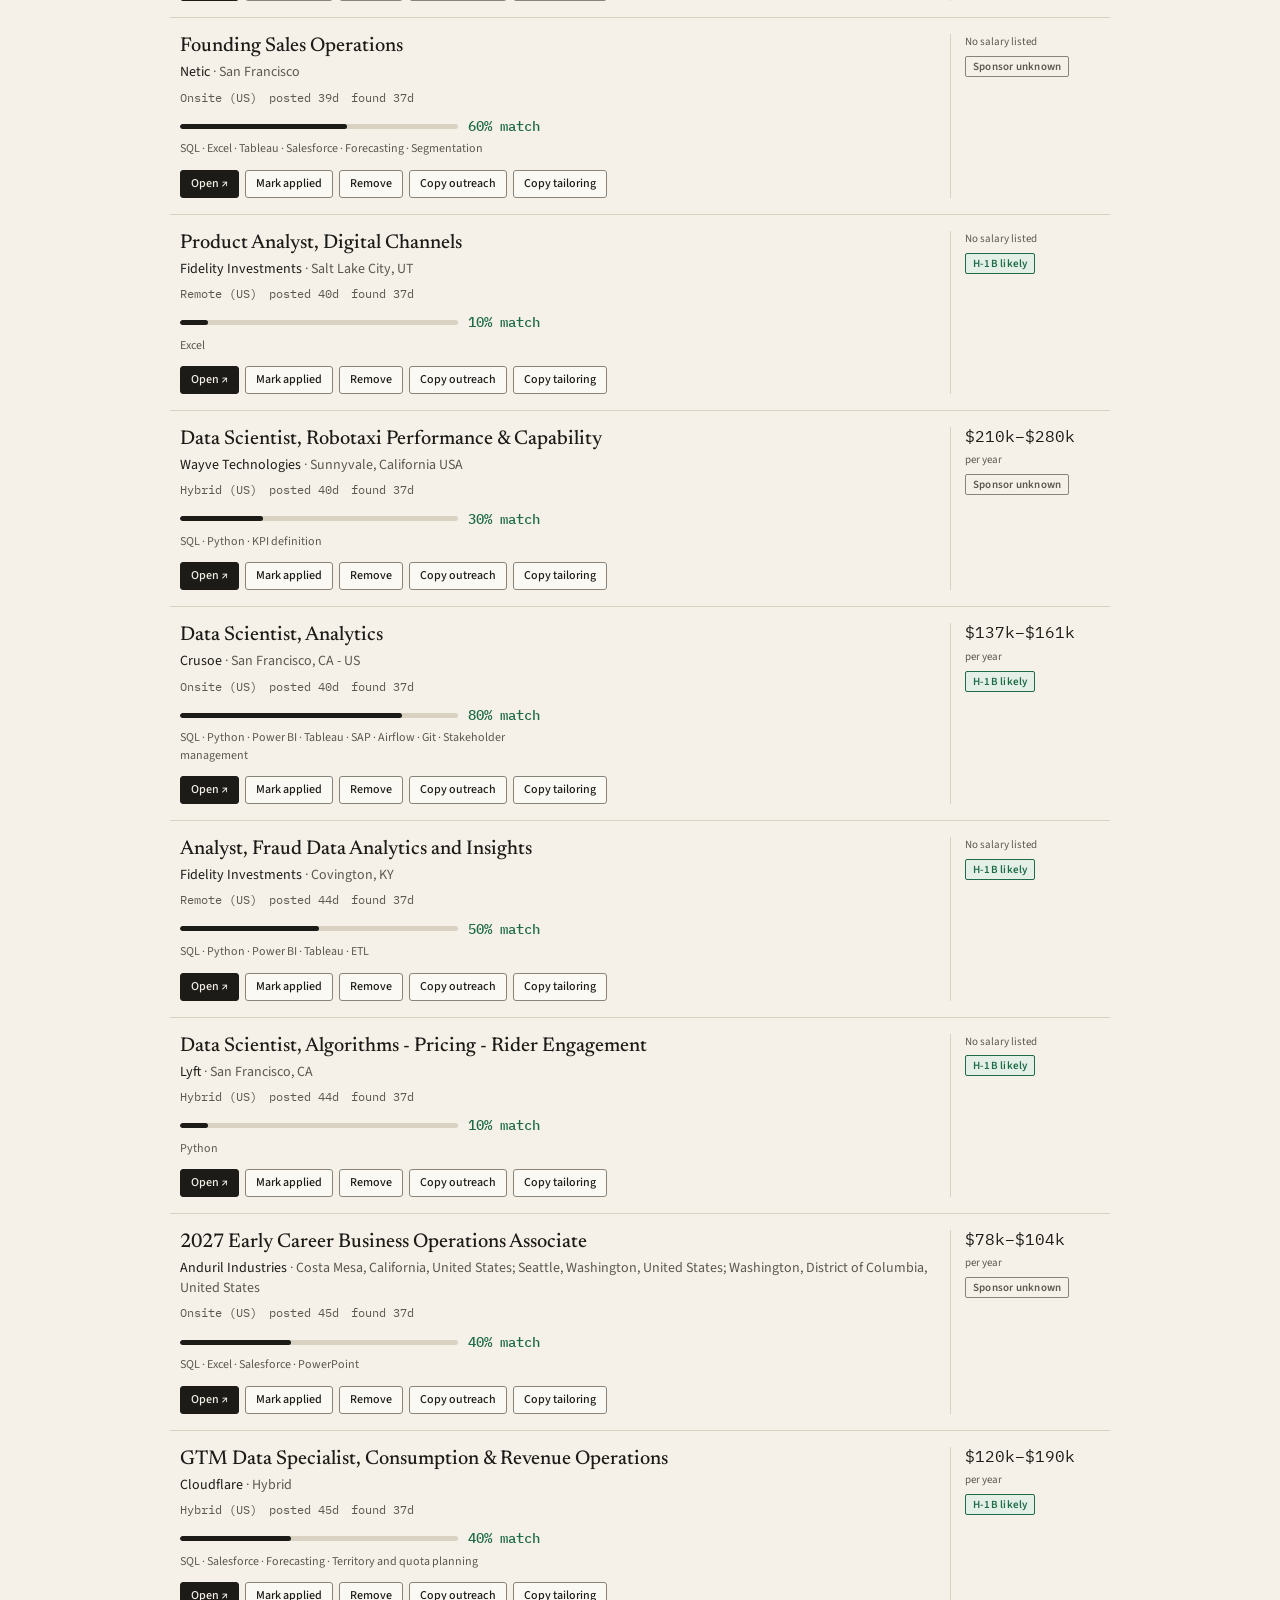
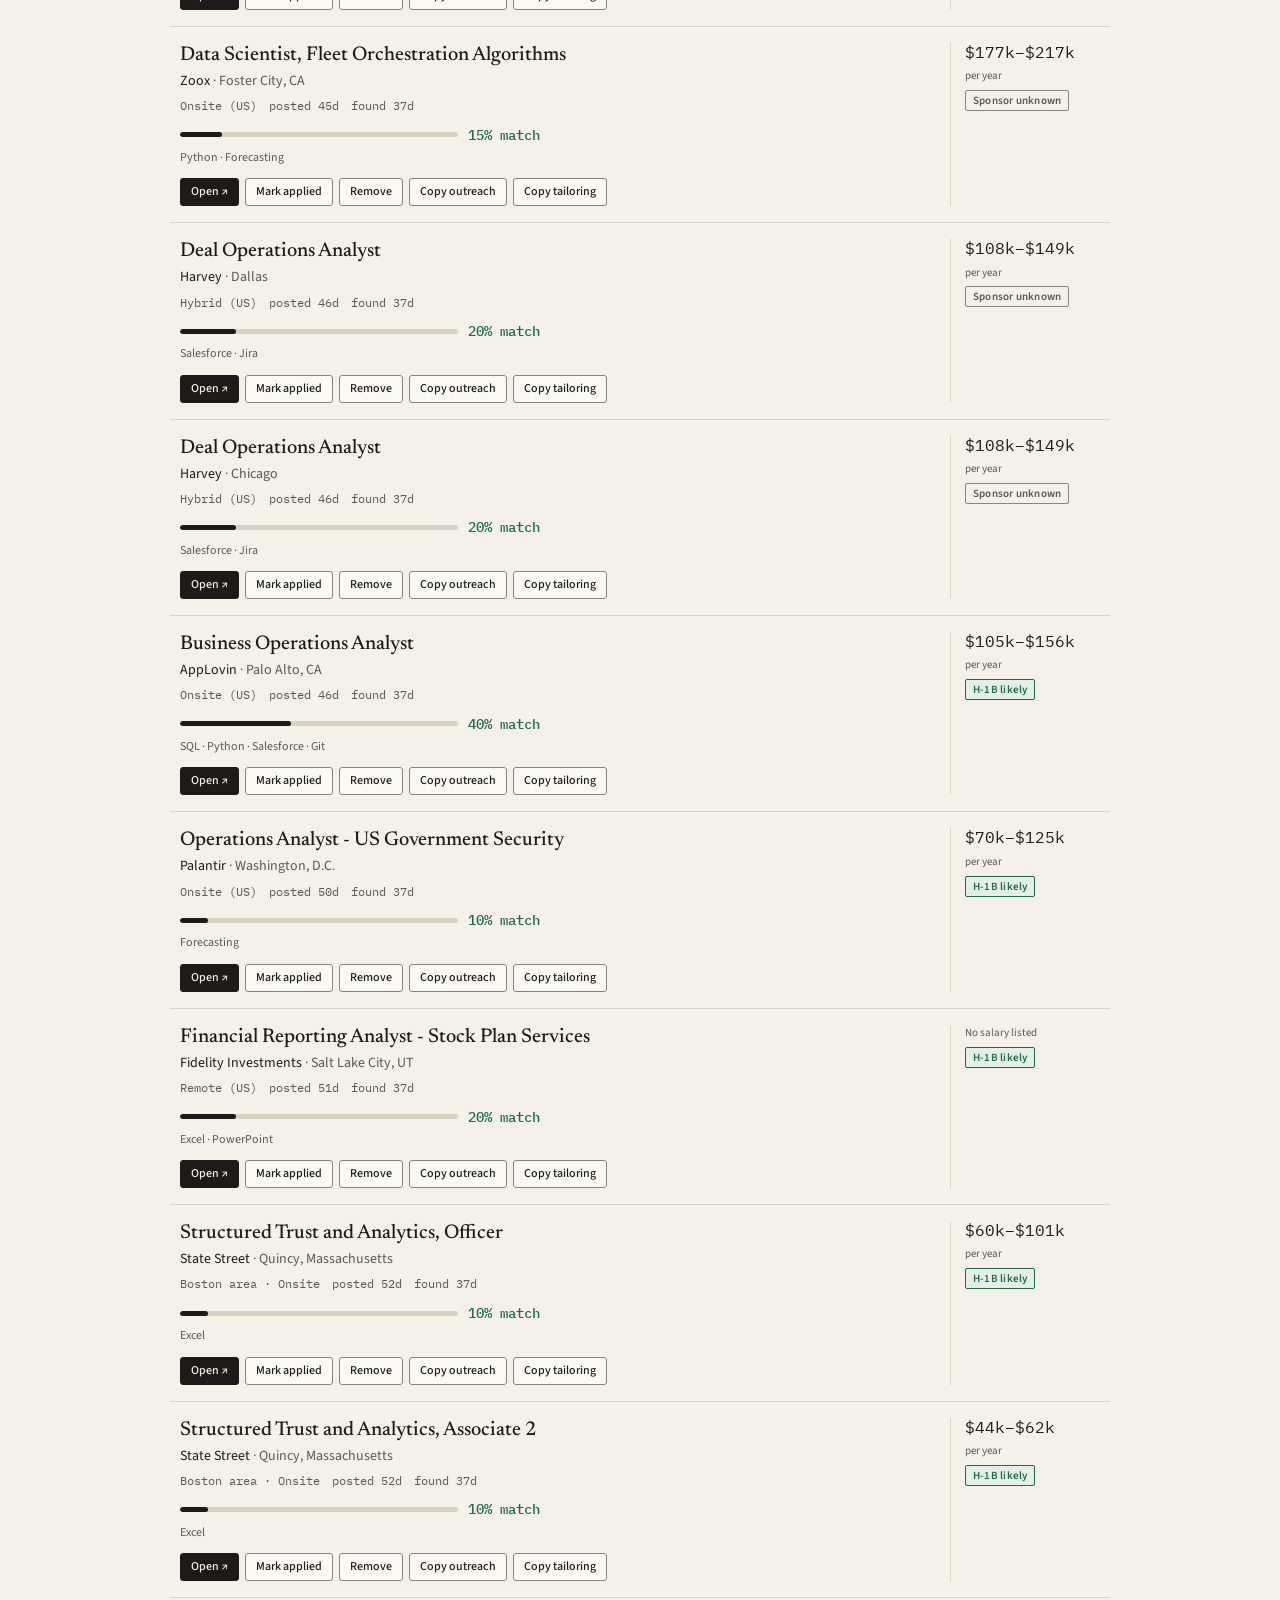
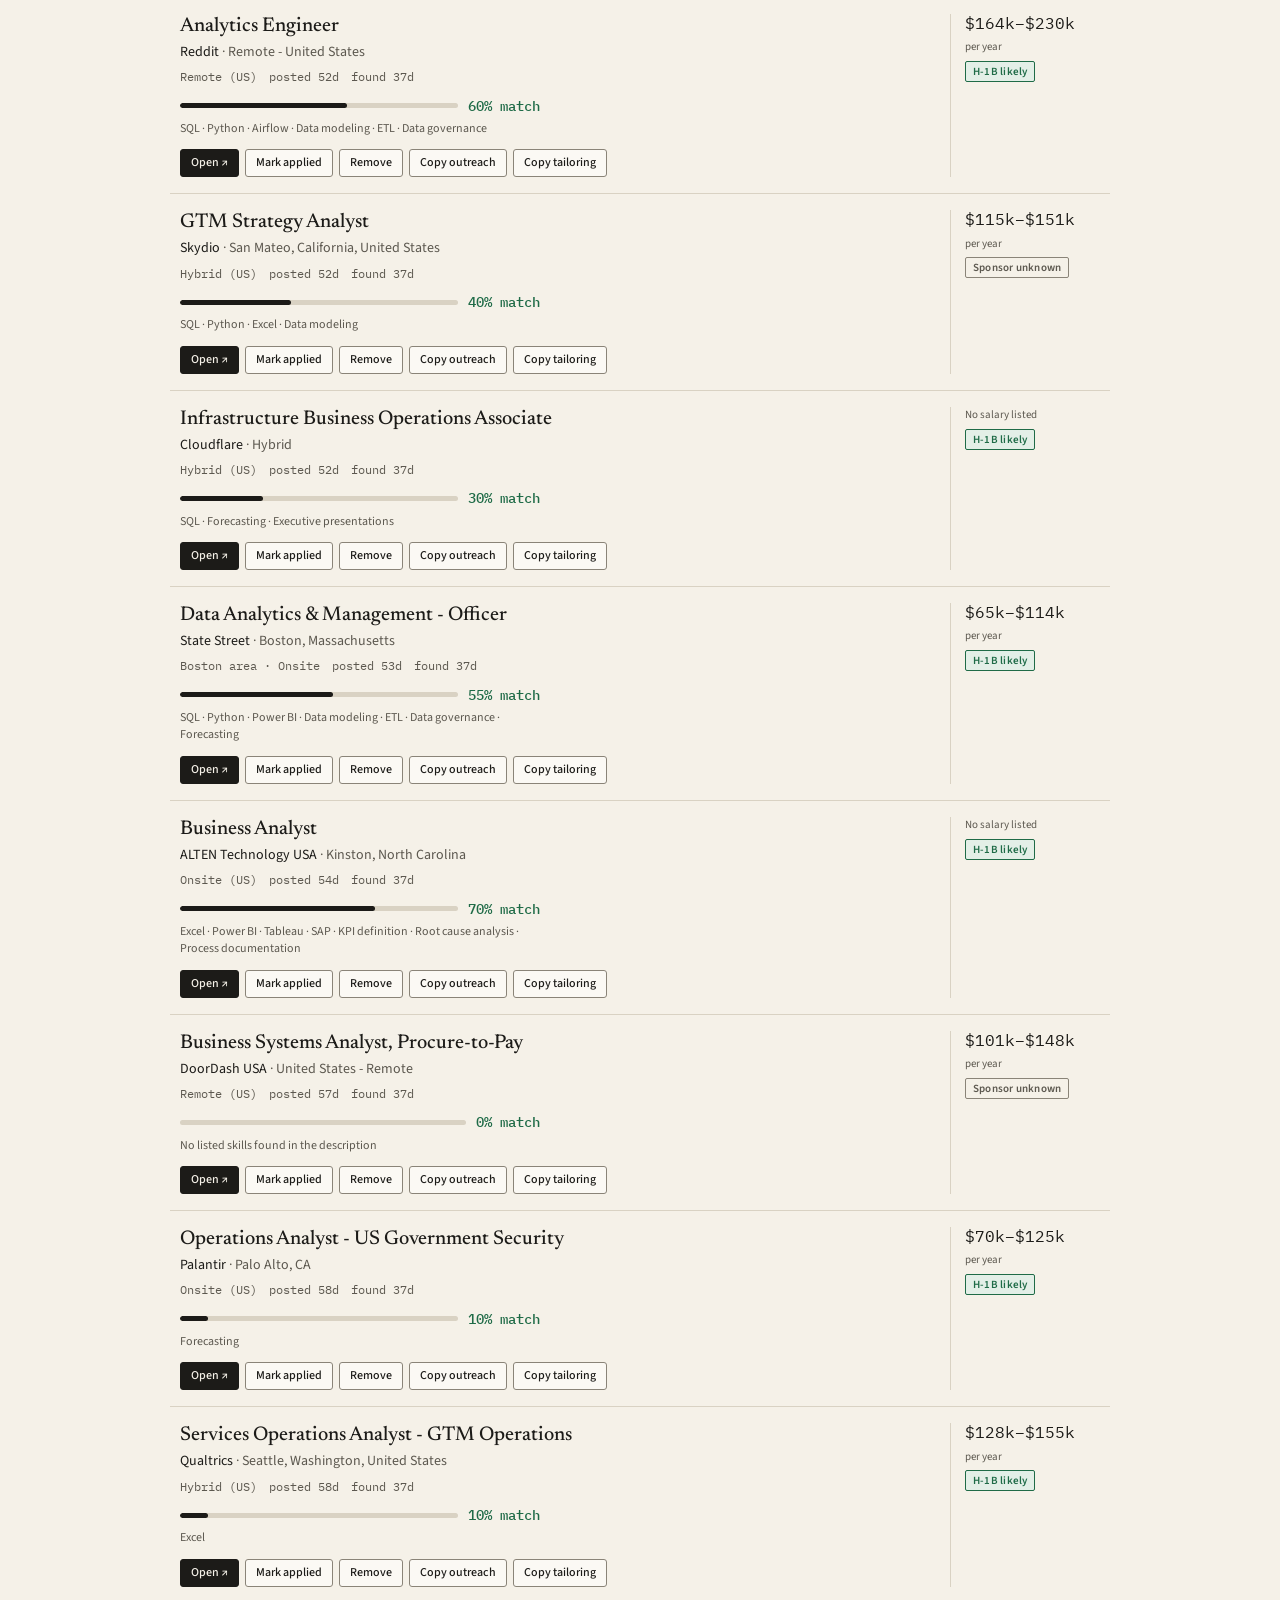
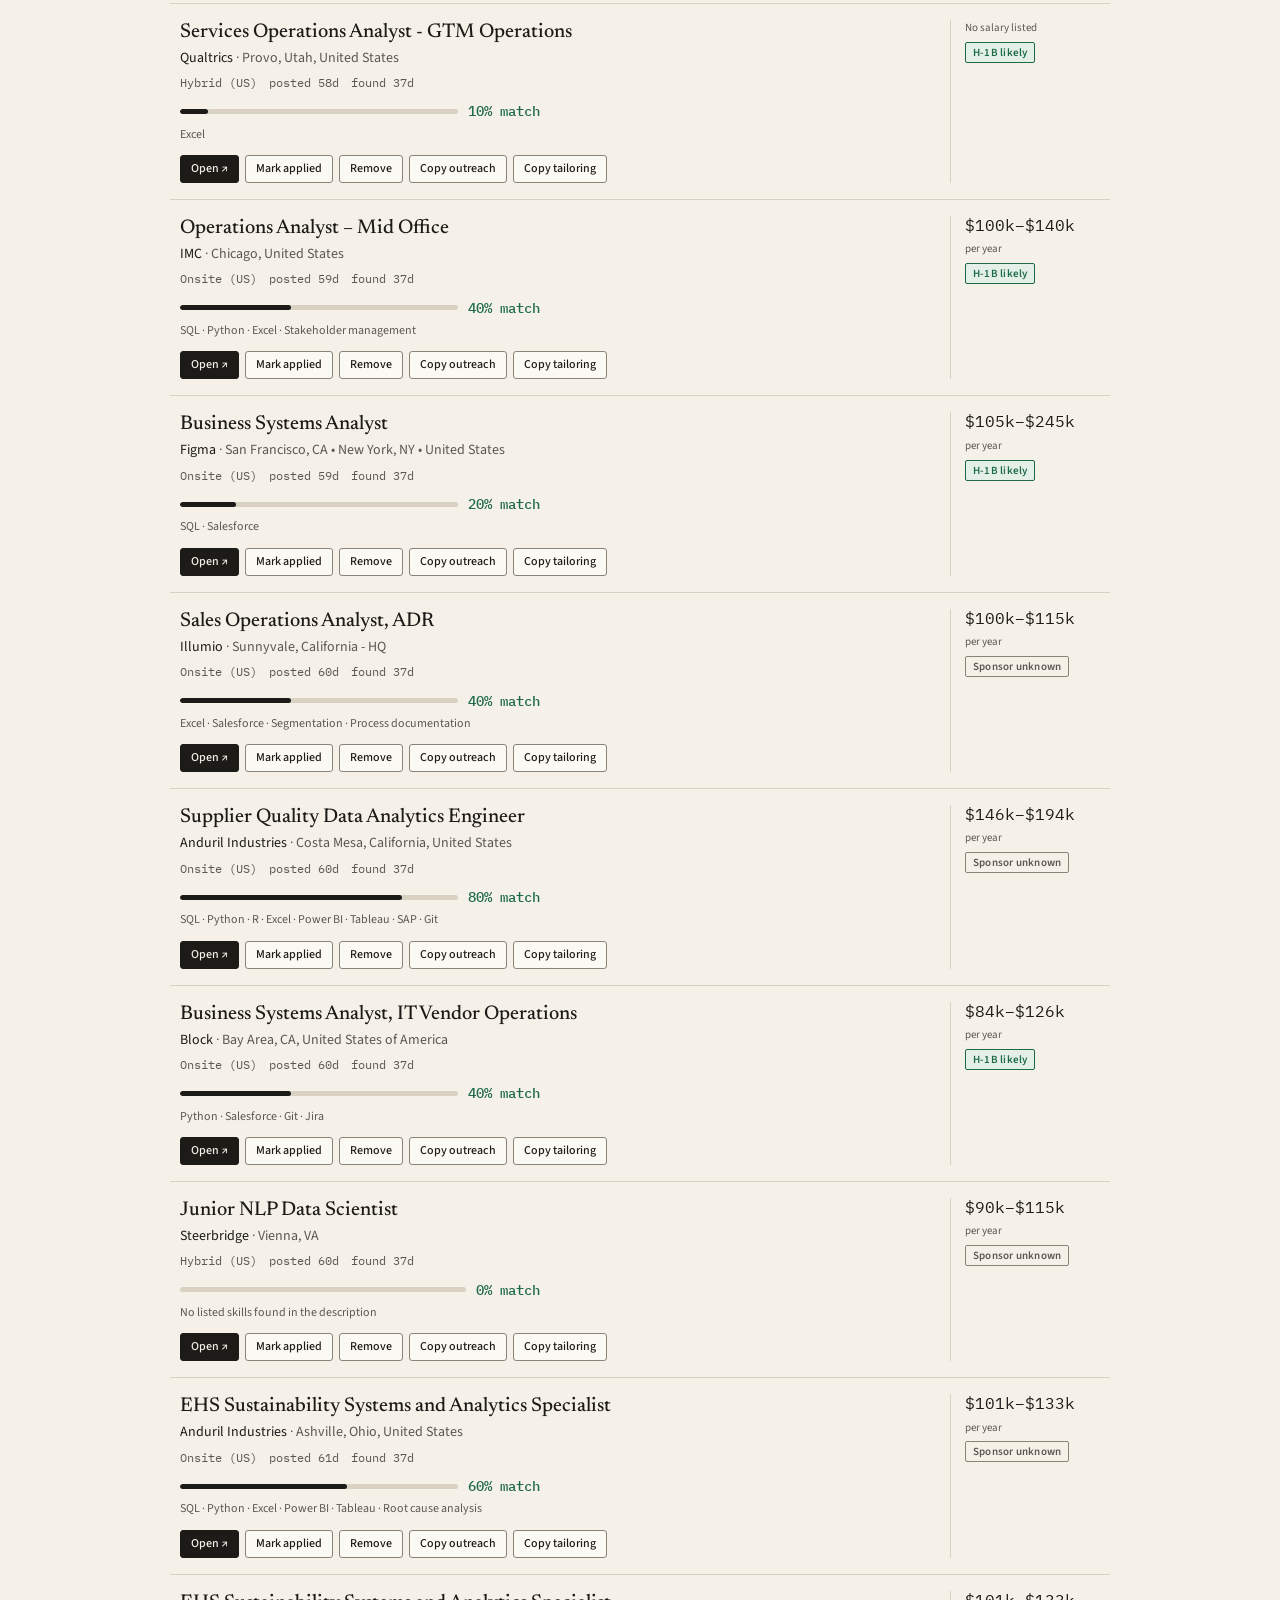
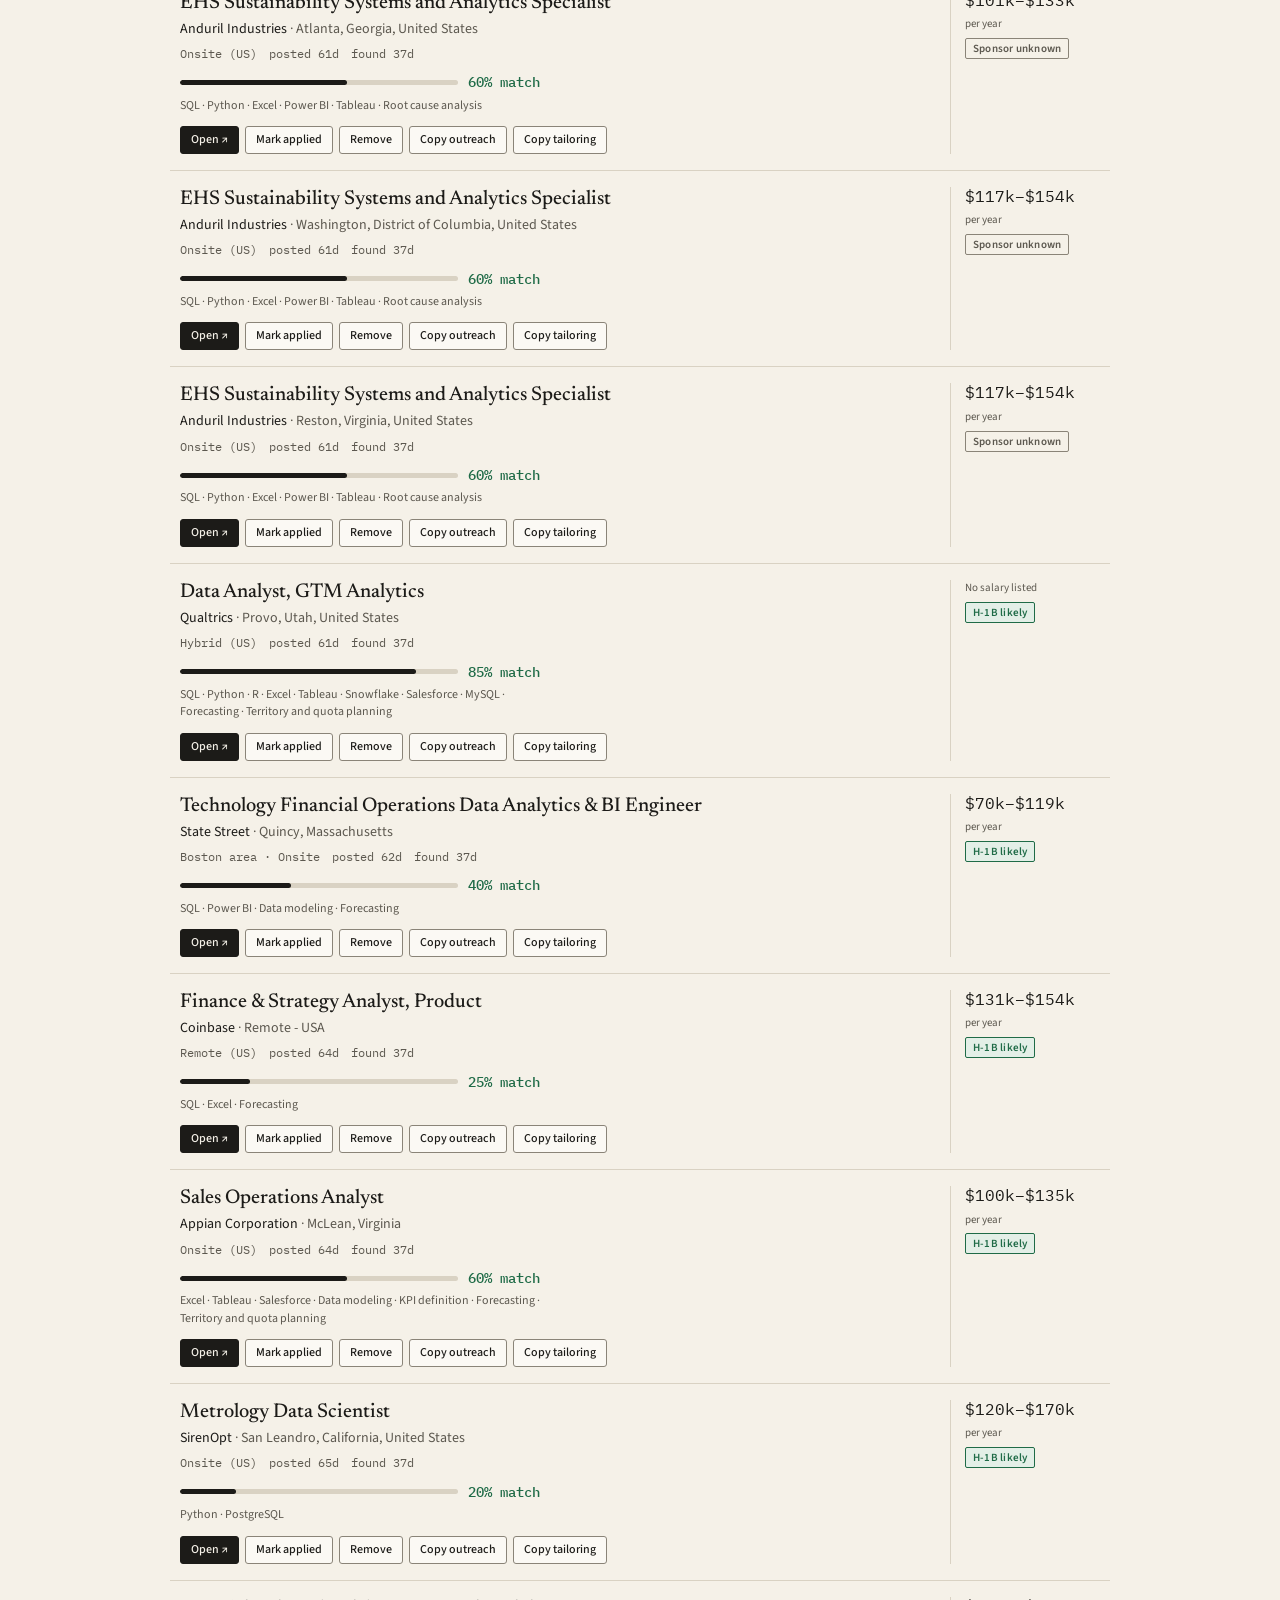
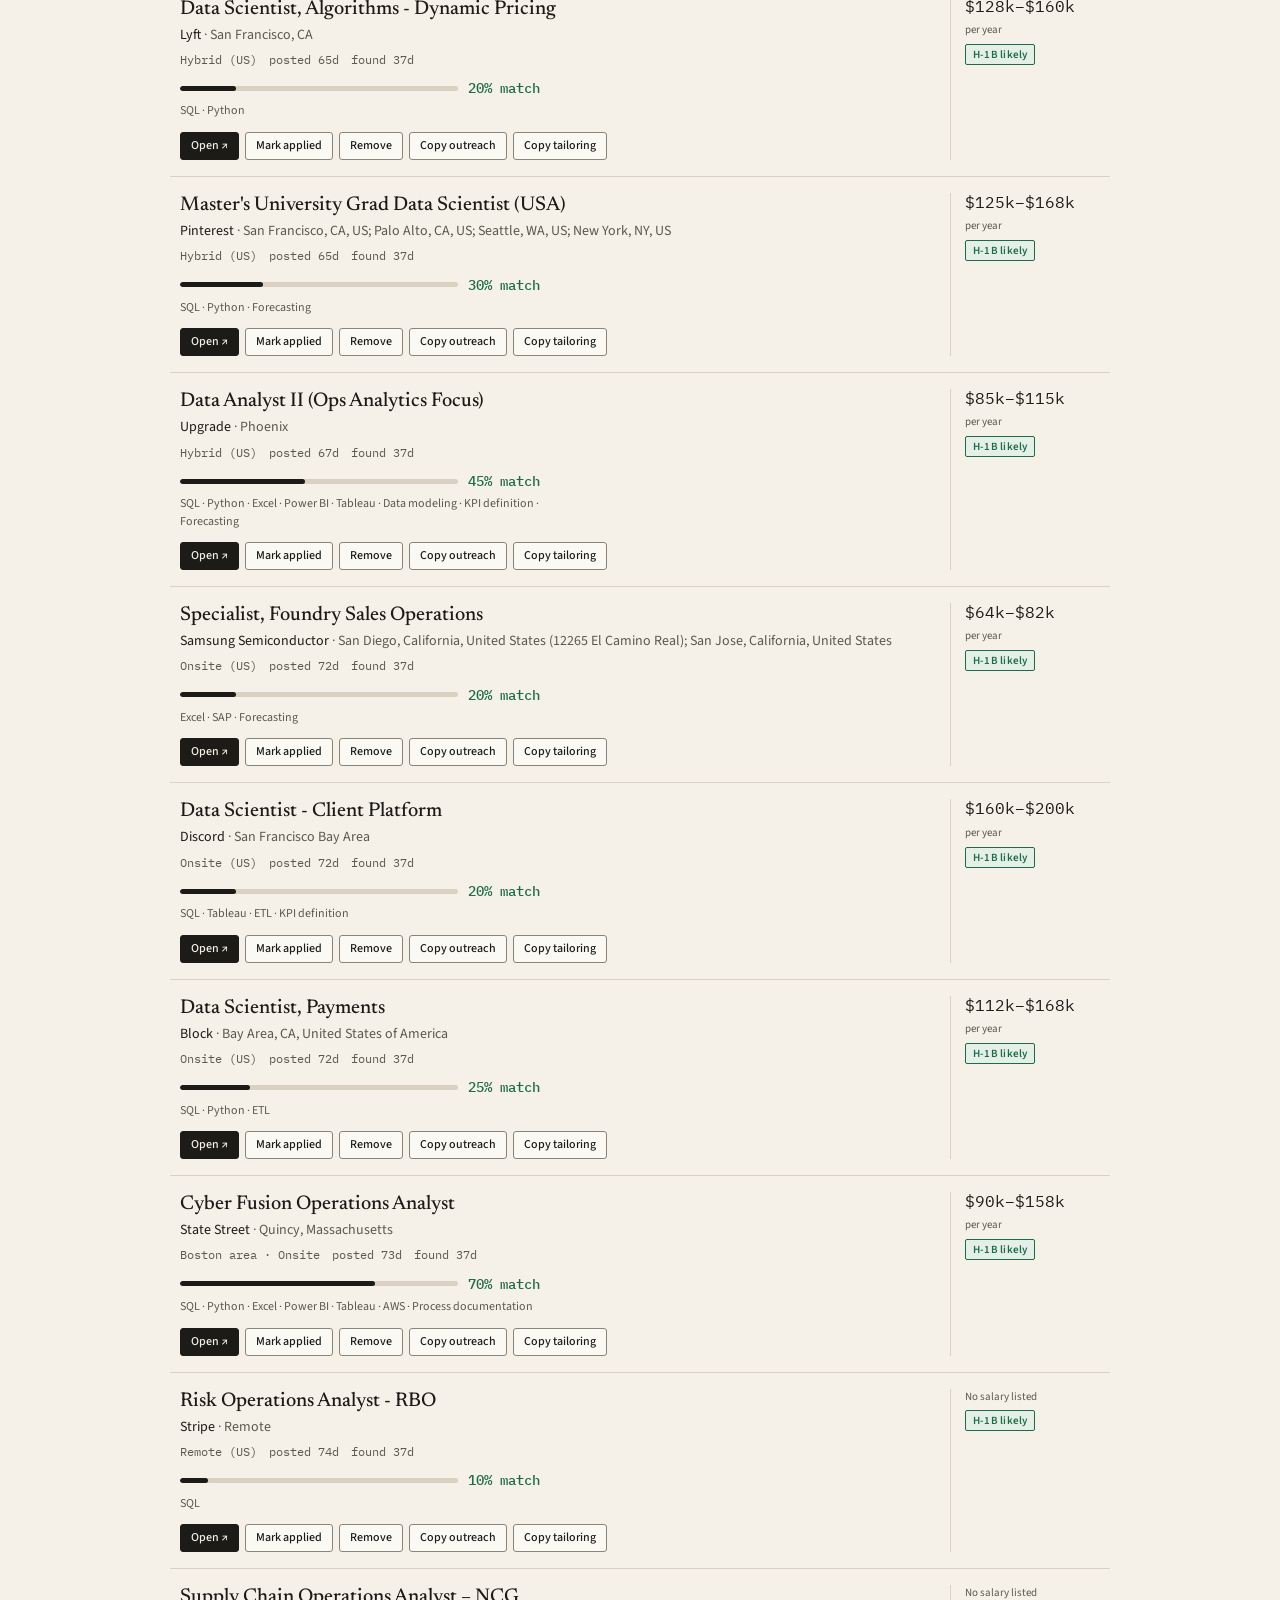
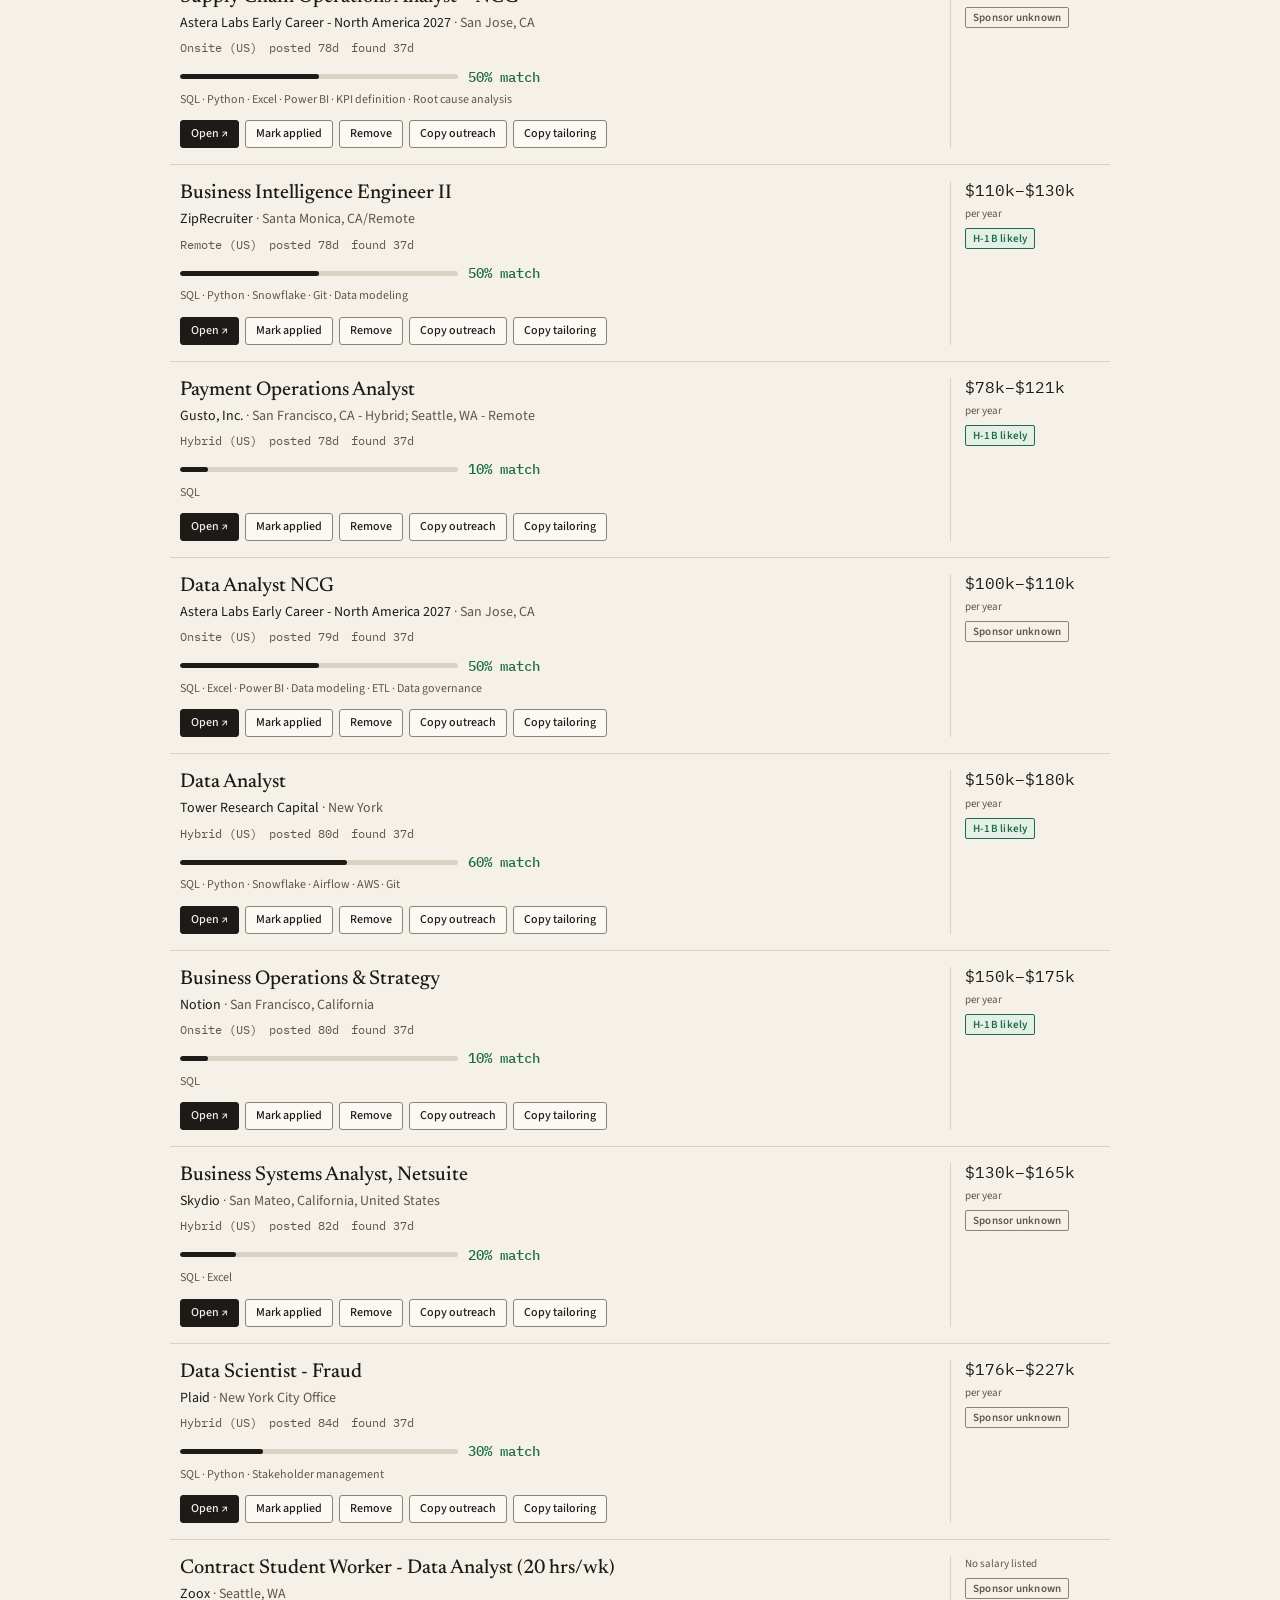
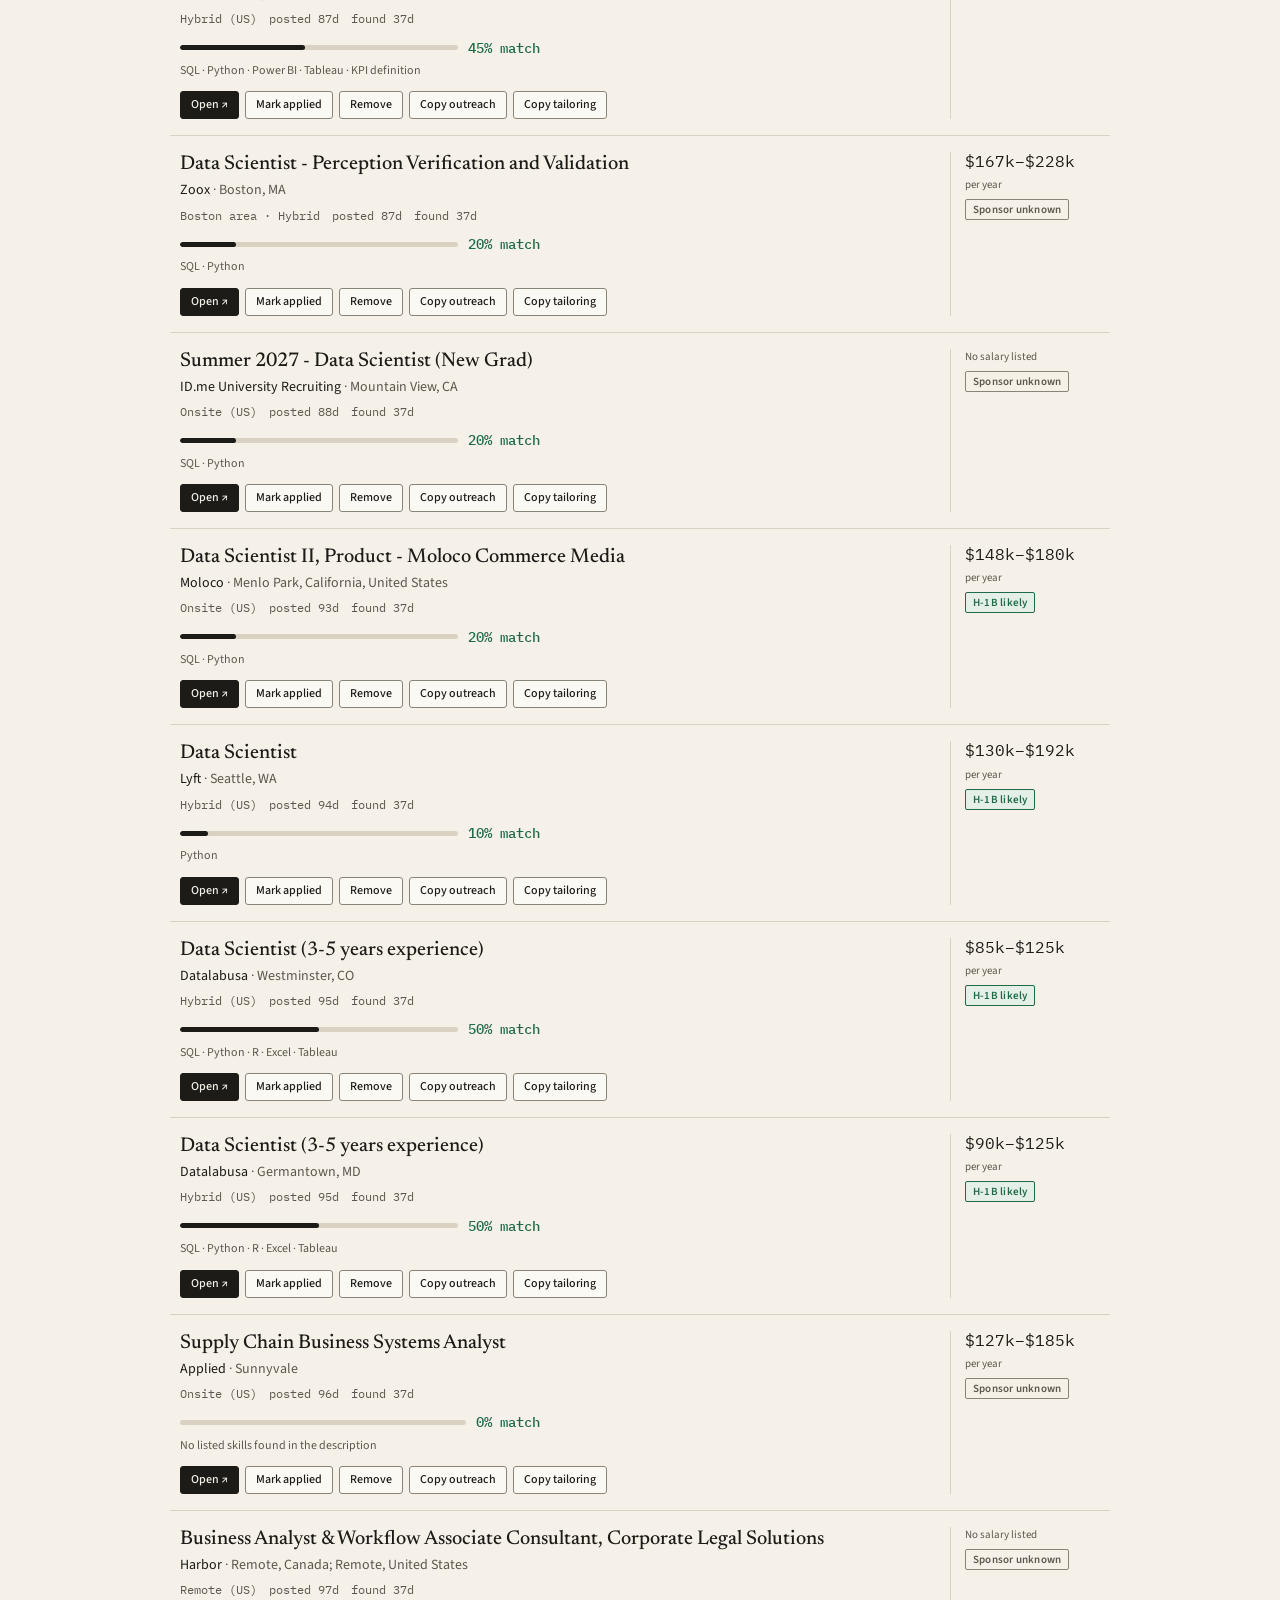
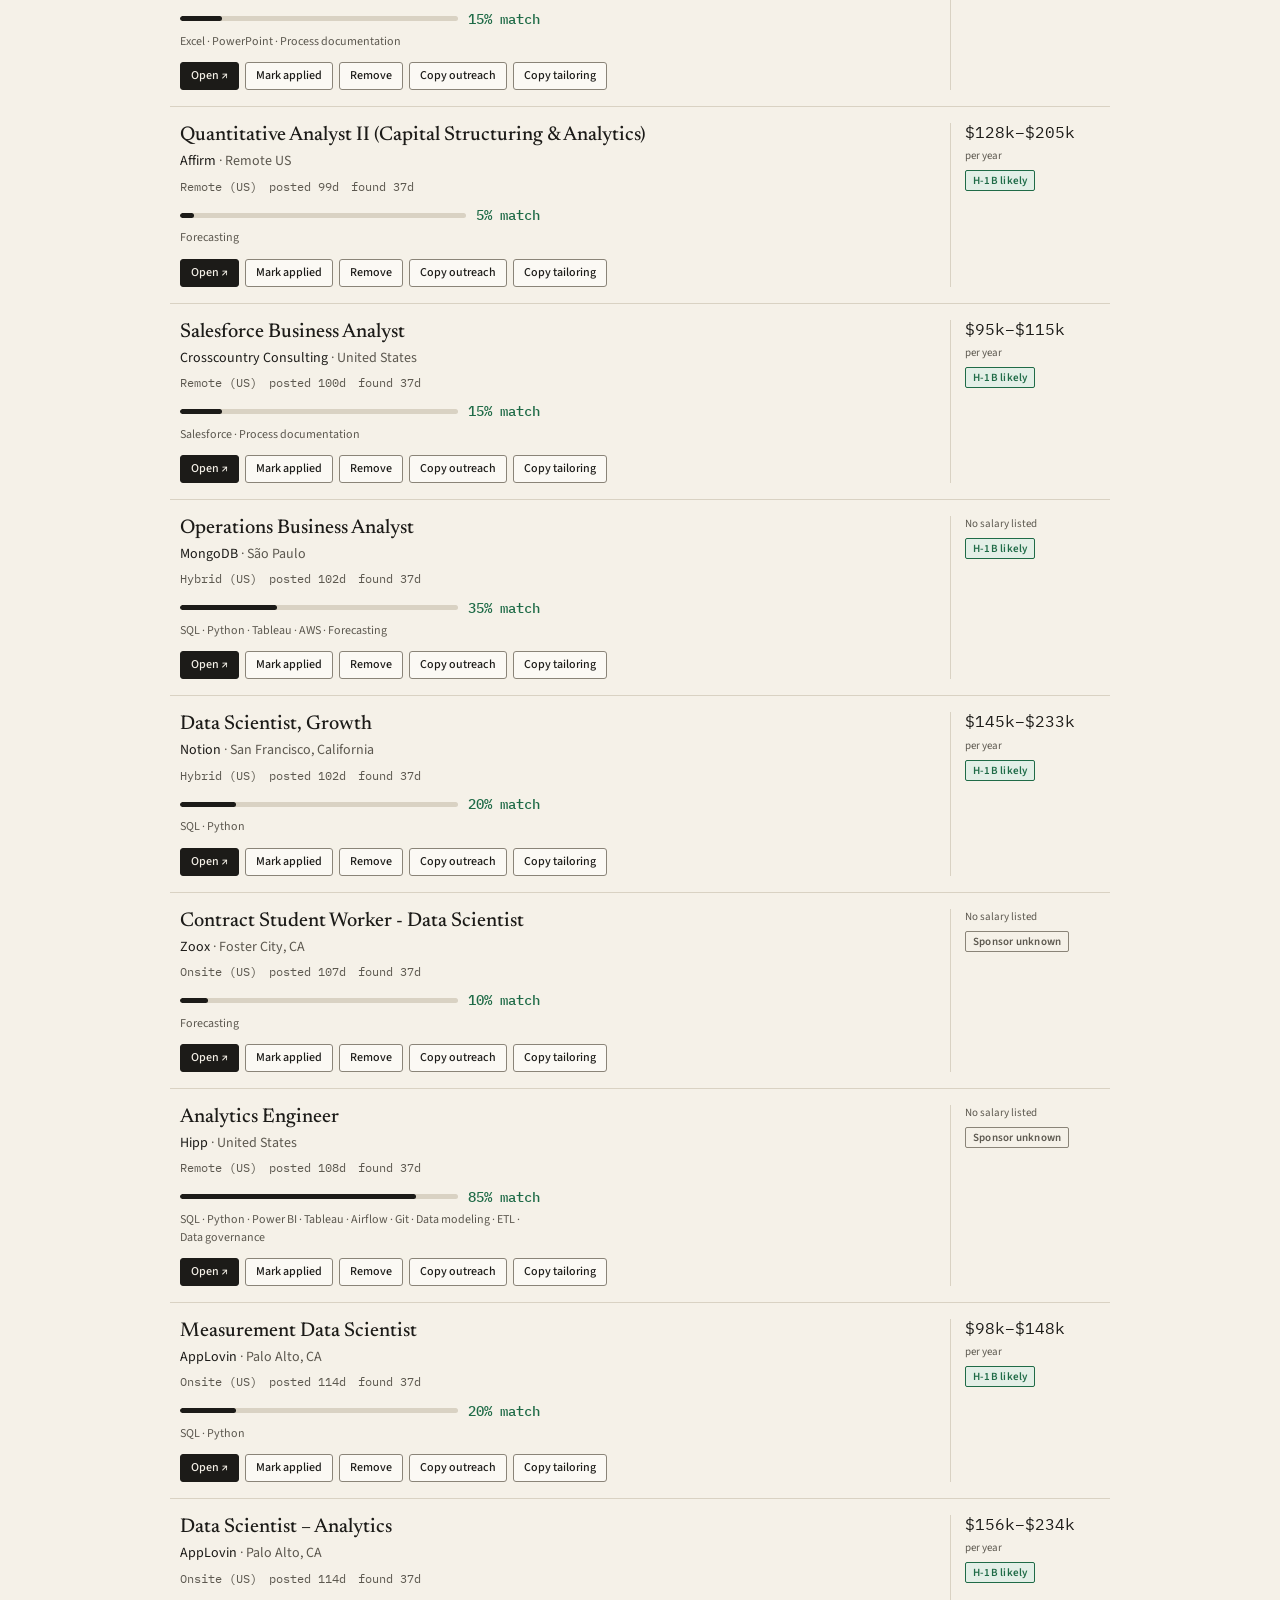
==== commit 9a877c44: "Sort Newest by posted date with fresh jobs first; add Recently found - Newest puts genuinely new pos" ====
--- a/site/index.html
+++ b/site/index.html
@@ -81,6 +81,7 @@
         <label class="field">Sort
           <select id="sort">
             <option value="newest">Newest</option>
+            <option value="found">Recently found</option>
             <option value="match">Highest match</option>
             <option value="pay">Highest pay</option>
             <option value="boston">Boston first</option>
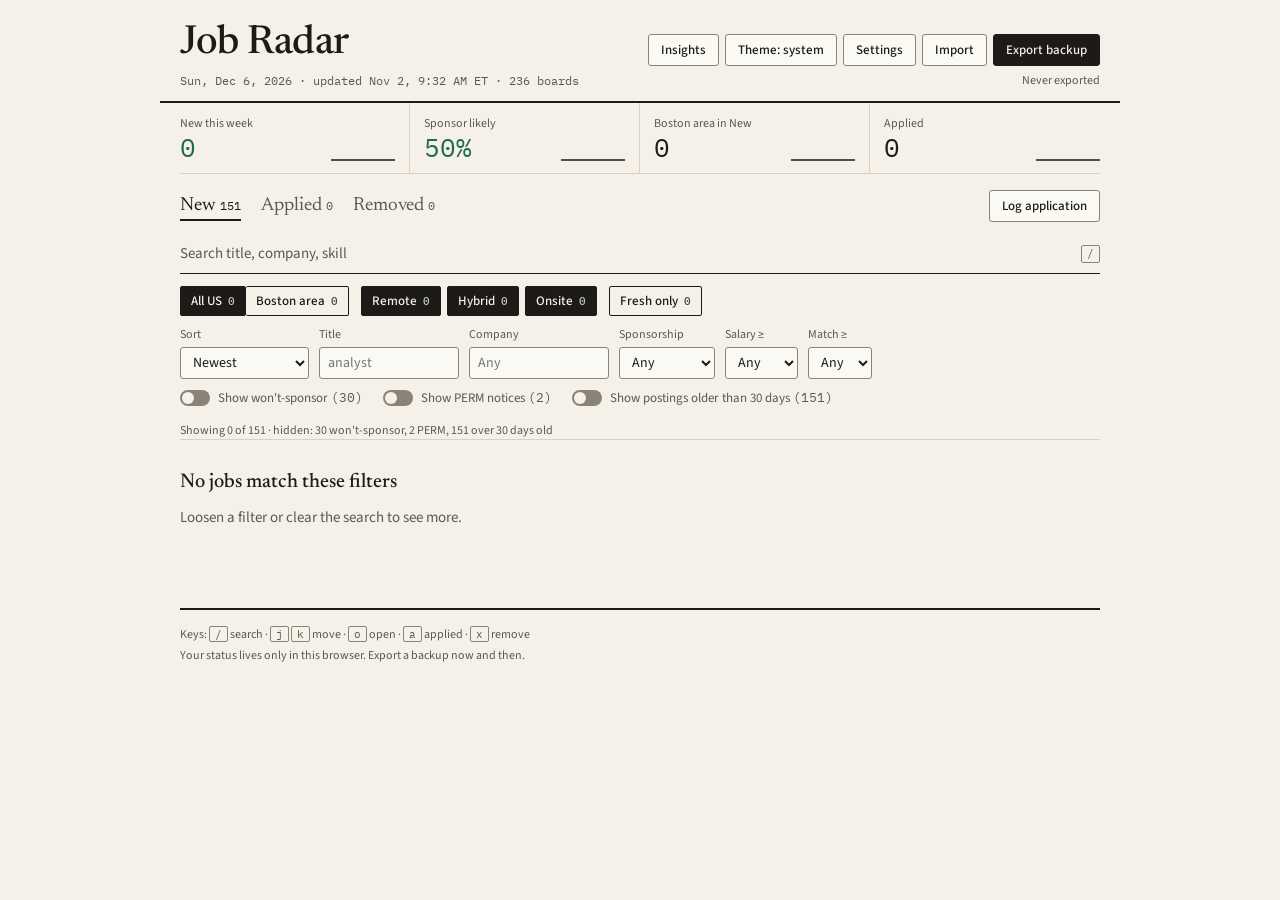
==== commit 8a412871: "Freshness rules: Fresh badge, Old posting label, 30-day toggle - "Fresh" ink badge at the top of car" ====
--- a/site/index.html
+++ b/site/index.html
@@ -72,6 +72,9 @@
           <button type="button" class="chip" data-mode="hybrid" aria-pressed="true">Hybrid <span class="mono" data-count="hybrid"></span></button>
           <button type="button" class="chip" data-mode="onsite" aria-pressed="true">Onsite <span class="mono" data-count="onsite"></span></button>
         </div>
+        <div class="chips" role="group" aria-label="Freshness">
+          <button type="button" class="chip" id="fresh-only" aria-pressed="false" title="Posted in the last 24 hours">Fresh only <span class="mono" data-count="fresh"></span></button>
+        </div>
       </div>
 
       <!-- Always open on desktop; folded by default on phones -->
@@ -128,6 +131,7 @@
       <div class="toggle-row">
         <label class="switch"><input type="checkbox" id="show-no"><span class="track" aria-hidden="true"></span><span class="switch-text">Show won't-sponsor <span class="mono" id="count-no"></span></span></label>
         <label class="switch"><input type="checkbox" id="show-perm"><span class="track" aria-hidden="true"></span><span class="switch-text">Show PERM notices <span class="mono" id="count-perm"></span></span></label>
+        <label class="switch"><input type="checkbox" id="show-old"><span class="track" aria-hidden="true"></span><span class="switch-text">Show postings older than 30 days <span class="mono" id="count-old"></span></span></label>
       </div>
     </div>
   </section>
--- a/site/styles.css
+++ b/site/styles.css
@@ -206,6 +206,9 @@
 .job-co .muted { overflow-wrap: anywhere; }
 .job-meta { margin: 6px 0 0; font-size: 12px; color: var(--muted); display: flex; flex-wrap: wrap; gap: 4px 12px; }
 .job-meta span { white-space: nowrap; }
+/* Fresh (posted under 24h): solid ink, so it never reads as the green H-1B accent */
+.fresh-badge { display: inline-block; margin: 0 0 6px; padding: 2px 7px; border-radius: 3px; background: var(--ink); color: var(--paper); font: 600 11px/1.4 var(--sans); letter-spacing: .06em; text-transform: uppercase; white-space: nowrap; }
+.job-meta .old-posting { padding: 0 5px; border: 1px dashed var(--rule-strong); border-radius: 3px; }
 
 .match { margin-top: 10px; max-width: 360px; }
 .match-row { display: flex; align-items: center; gap: 10px; }
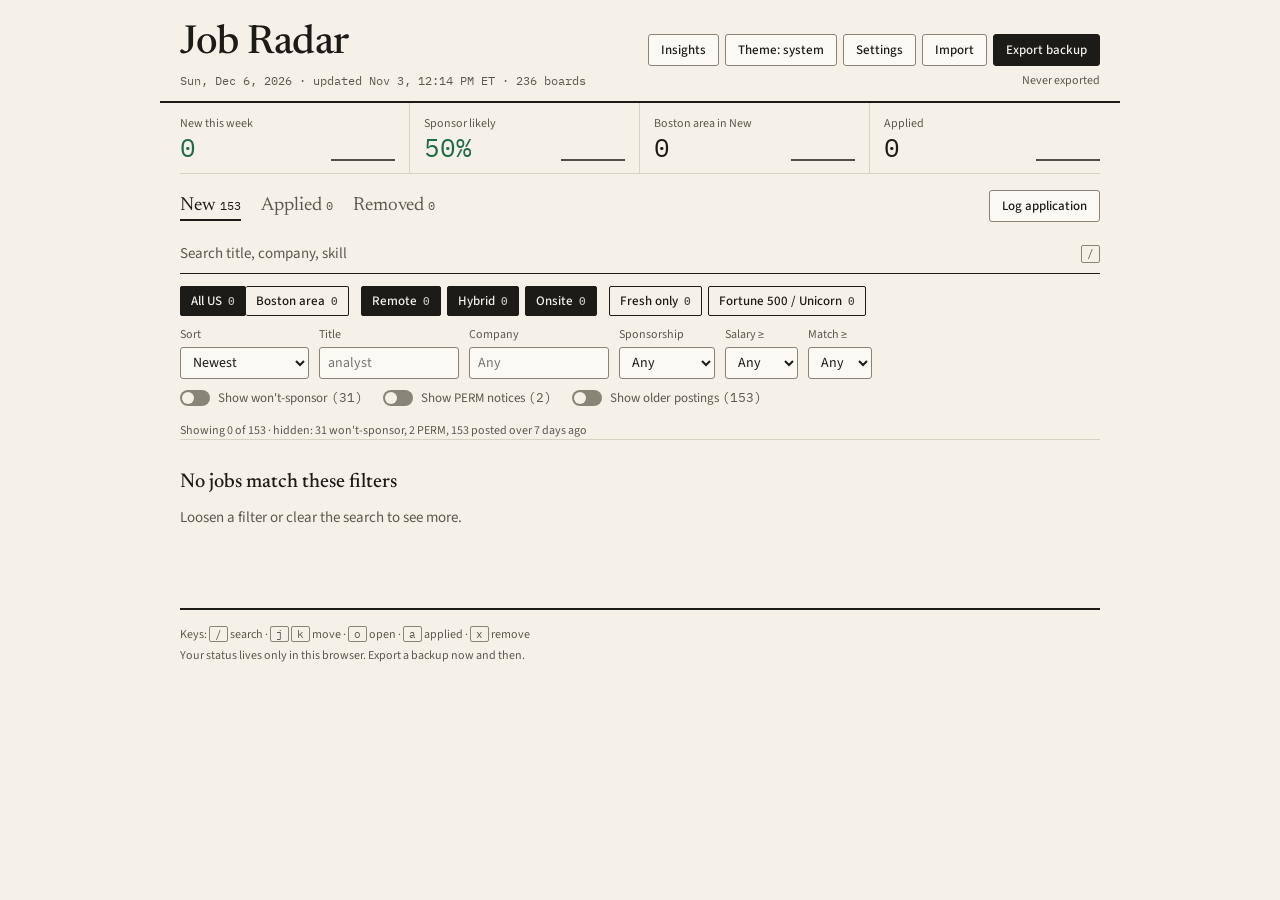
==== commit 910fac13: "Experience, 7-day freshness, new skills list and company badges - Experience: filters.experience_pas" ====
--- a/site/index.html
+++ b/site/index.html
@@ -72,8 +72,9 @@
           <button type="button" class="chip" data-mode="hybrid" aria-pressed="true">Hybrid <span class="mono" data-count="hybrid"></span></button>
           <button type="button" class="chip" data-mode="onsite" aria-pressed="true">Onsite <span class="mono" data-count="onsite"></span></button>
         </div>
-        <div class="chips" role="group" aria-label="Freshness">
+        <div class="chips" role="group" aria-label="Quick filters">
           <button type="button" class="chip" id="fresh-only" aria-pressed="false" title="Posted in the last 24 hours">Fresh only <span class="mono" data-count="fresh"></span></button>
+          <button type="button" class="chip" id="big-co" aria-pressed="false" title="Companies on the Fortune 500 or unicorn list">Fortune 500 / Unicorn <span class="mono" data-count="bigco"></span></button>
         </div>
       </div>
 
@@ -131,7 +132,7 @@
       <div class="toggle-row">
         <label class="switch"><input type="checkbox" id="show-no"><span class="track" aria-hidden="true"></span><span class="switch-text">Show won't-sponsor <span class="mono" id="count-no"></span></span></label>
         <label class="switch"><input type="checkbox" id="show-perm"><span class="track" aria-hidden="true"></span><span class="switch-text">Show PERM notices <span class="mono" id="count-perm"></span></span></label>
-        <label class="switch"><input type="checkbox" id="show-old"><span class="track" aria-hidden="true"></span><span class="switch-text">Show postings older than 30 days <span class="mono" id="count-old"></span></span></label>
+        <label class="switch"><input type="checkbox" id="show-older"><span class="track" aria-hidden="true"></span><span class="switch-text">Show older postings <span class="mono" id="count-older"></span></span></label>
       </div>
     </div>
   </section>
--- a/site/styles.css
+++ b/site/styles.css
@@ -208,7 +208,8 @@
 .job-meta span { white-space: nowrap; }
 /* Fresh (posted under 24h): solid ink, so it never reads as the green H-1B accent */
 .fresh-badge { display: inline-block; margin: 0 0 6px; padding: 2px 7px; border-radius: 3px; background: var(--ink); color: var(--paper); font: 600 11px/1.4 var(--sans); letter-spacing: .06em; text-transform: uppercase; white-space: nowrap; }
-.job-meta .old-posting { padding: 0 5px; border: 1px dashed var(--rule-strong); border-radius: 3px; }
+/* Fortune 500 / Unicorn: neutral outline, never the green accent */
+.co-badge { display: inline-block; margin: 0 4px 0 2px; padding: 0 5px; border: 1px solid var(--rule-strong); border-radius: 3px; color: var(--muted); font: 600 10px/1.6 var(--sans); letter-spacing: .04em; text-transform: uppercase; white-space: nowrap; vertical-align: 1px; }
 
 .match { margin-top: 10px; max-width: 360px; }
 .match-row { display: flex; align-items: center; gap: 10px; }
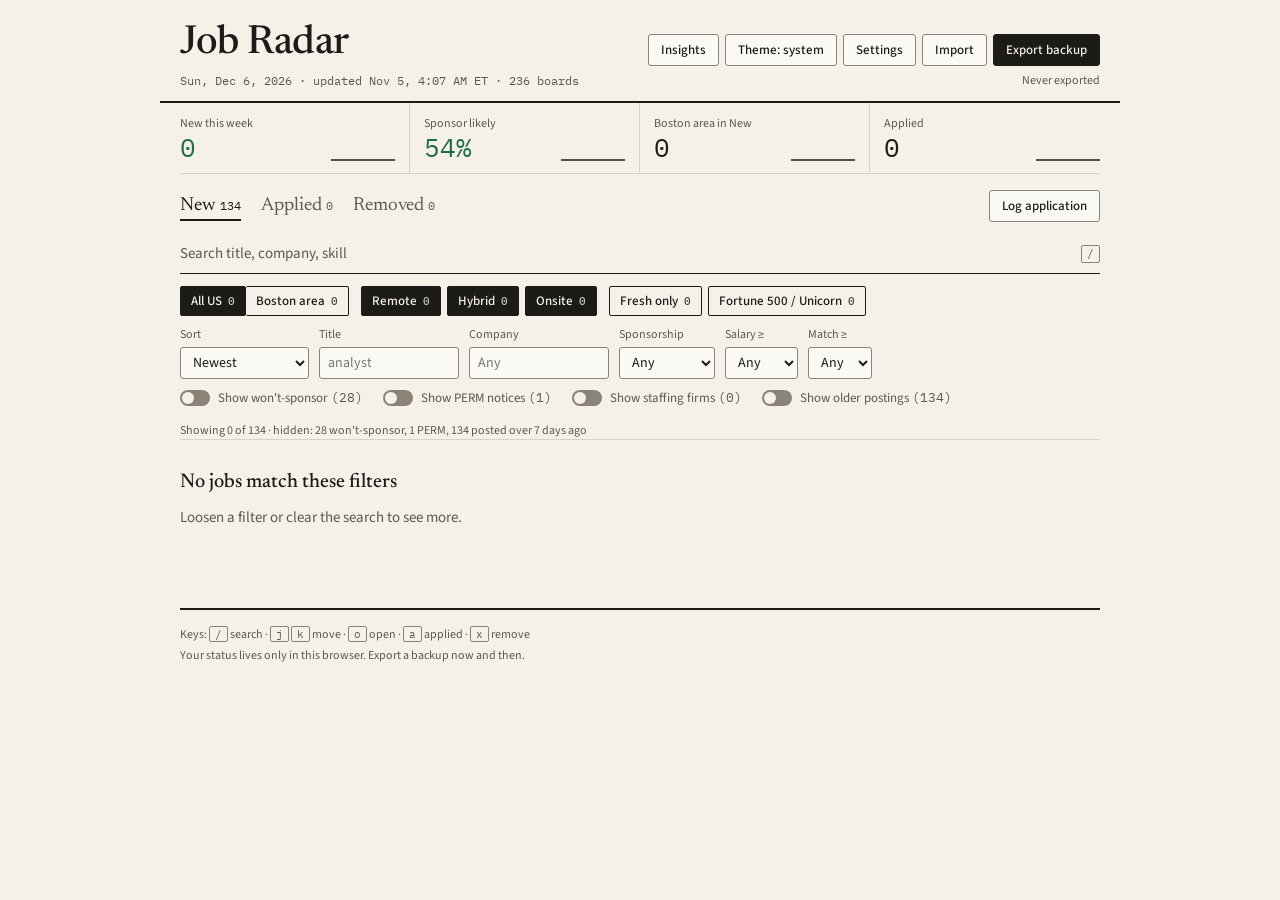
==== commit 0a2f8914: "Flag staffing-firm jobs; badge and hidden-by-default toggle A job is marked "staffing" when the desc" ====
--- a/site/index.html
+++ b/site/index.html
@@ -43,7 +43,7 @@
   <section class="kpis" aria-label="Summary">
     <div class="kpi"><span class="kpi-label">New this week</span><span class="kpi-row"><span class="mono kpi-num signal" id="kpi-new">–</span><svg class="spark" id="spark-new" aria-hidden="true"></svg></span></div>
     <div class="kpi"><span class="kpi-label">Sponsor likely</span><span class="kpi-row"><span class="mono kpi-num signal" id="kpi-spons">–</span><svg class="spark" id="spark-spons" aria-hidden="true"></svg></span></div>
-    <div class="kpi" title="Boston-area jobs in New, not counting hidden won't-sponsor or PERM jobs"><span class="kpi-label">Boston area in New</span><span class="kpi-row"><span class="mono kpi-num" id="kpi-boston">–</span><svg class="spark" id="spark-boston" aria-hidden="true"></svg></span></div>
+    <div class="kpi" title="Boston-area jobs in New, not counting hidden won't-sponsor, PERM or staffing jobs"><span class="kpi-label">Boston area in New</span><span class="kpi-row"><span class="mono kpi-num" id="kpi-boston">–</span><svg class="spark" id="spark-boston" aria-hidden="true"></svg></span></div>
     <div class="kpi"><span class="kpi-label">Applied</span><span class="kpi-row"><span class="mono kpi-num" id="kpi-applied">–</span><svg class="spark" id="spark-applied" aria-hidden="true"></svg></span></div>
   </section>
 
@@ -132,6 +132,7 @@
       <div class="toggle-row">
         <label class="switch"><input type="checkbox" id="show-no"><span class="track" aria-hidden="true"></span><span class="switch-text">Show won't-sponsor <span class="mono" id="count-no"></span></span></label>
         <label class="switch"><input type="checkbox" id="show-perm"><span class="track" aria-hidden="true"></span><span class="switch-text">Show PERM notices <span class="mono" id="count-perm"></span></span></label>
+        <label class="switch"><input type="checkbox" id="show-staffing"><span class="track" aria-hidden="true"></span><span class="switch-text">Show staffing firms <span class="mono" id="count-staffing"></span></span></label>
         <label class="switch"><input type="checkbox" id="show-older"><span class="track" aria-hidden="true"></span><span class="switch-text">Show older postings <span class="mono" id="count-older"></span></span></label>
       </div>
     </div>
--- a/site/styles.css
+++ b/site/styles.css
@@ -232,6 +232,7 @@
 .tag.likely { color: var(--signal); border-color: var(--signal); background: var(--signal-bg); }
 .tag.no { color: var(--warn); border-color: var(--warn); }
 .tag.perm { color: var(--warn); border-color: var(--warn); }
+.tag.staffing { color: var(--warn); border-color: var(--warn); }
 .tag.opened { color: var(--ink); }
 
 .dupe {
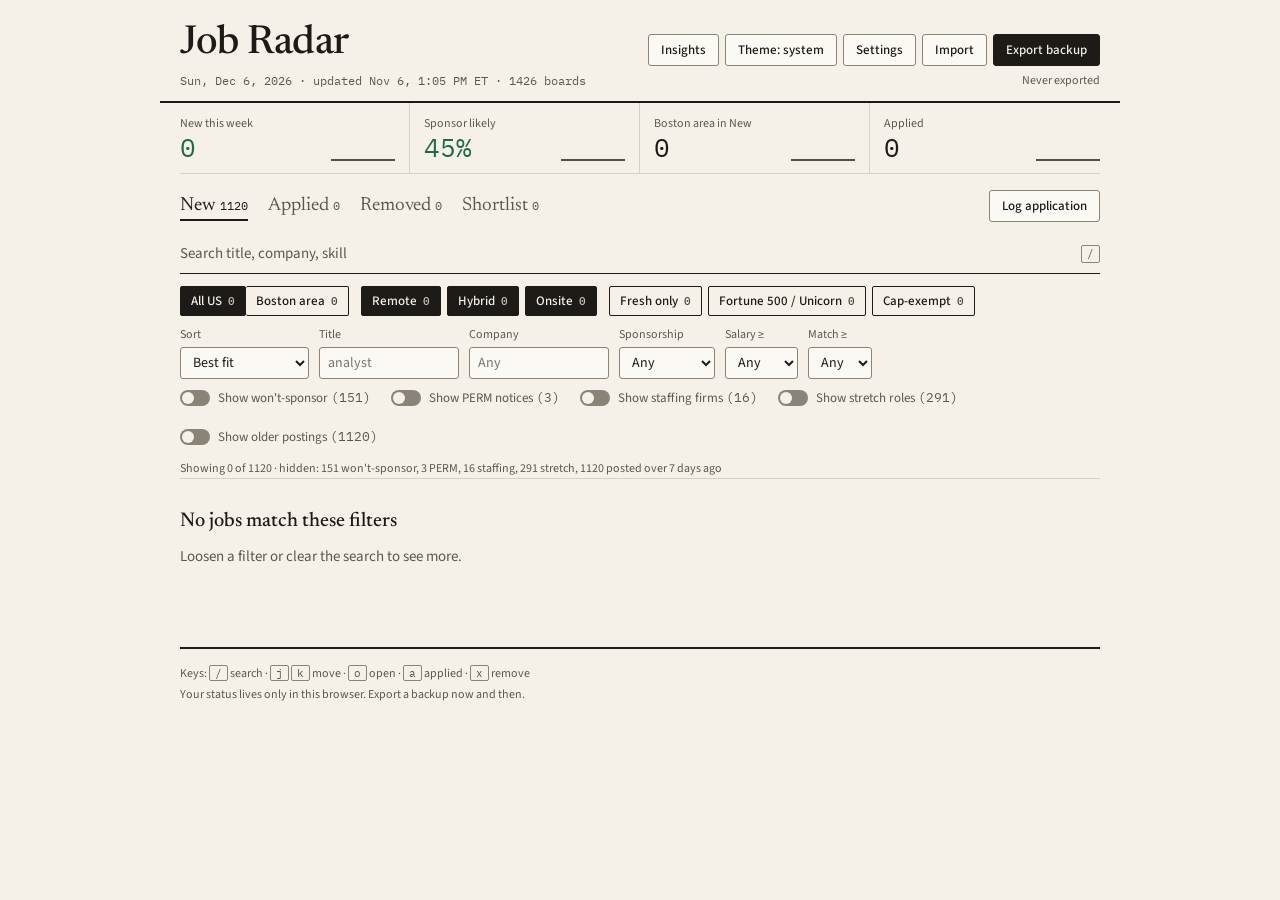
==== commit 0a26cae4: "Bands, nationwide cap-exempt, Best fit, shortlist export, Find people Experience bands: every kept j" ====
--- a/site/index.html
+++ b/site/index.html
@@ -43,7 +43,7 @@
   <section class="kpis" aria-label="Summary">
     <div class="kpi"><span class="kpi-label">New this week</span><span class="kpi-row"><span class="mono kpi-num signal" id="kpi-new">–</span><svg class="spark" id="spark-new" aria-hidden="true"></svg></span></div>
     <div class="kpi"><span class="kpi-label">Sponsor likely</span><span class="kpi-row"><span class="mono kpi-num signal" id="kpi-spons">–</span><svg class="spark" id="spark-spons" aria-hidden="true"></svg></span></div>
-    <div class="kpi" title="Boston-area jobs in New, not counting hidden won't-sponsor, PERM or staffing jobs"><span class="kpi-label">Boston area in New</span><span class="kpi-row"><span class="mono kpi-num" id="kpi-boston">–</span><svg class="spark" id="spark-boston" aria-hidden="true"></svg></span></div>
+    <div class="kpi" title="Boston-area jobs in New, not counting hidden won't-sponsor, PERM, staffing or stretch jobs"><span class="kpi-label">Boston area in New</span><span class="kpi-row"><span class="mono kpi-num" id="kpi-boston">–</span><svg class="spark" id="spark-boston" aria-hidden="true"></svg></span></div>
     <div class="kpi"><span class="kpi-label">Applied</span><span class="kpi-row"><span class="mono kpi-num" id="kpi-applied">–</span><svg class="spark" id="spark-applied" aria-hidden="true"></svg></span></div>
   </section>
 
@@ -51,6 +51,7 @@
     <button role="tab" id="tab-new" data-tab="new" aria-selected="true">New <span class="mono count" id="count-new"></span></button>
     <button role="tab" id="tab-applied" data-tab="applied" aria-selected="false">Applied <span class="mono count" id="count-applied"></span></button>
     <button role="tab" id="tab-removed" data-tab="removed" aria-selected="false">Removed <span class="mono count" id="count-removed"></span></button>
+    <button role="tab" id="tab-shortlist" data-tab="shortlist" aria-selected="false">Shortlist <span class="mono count" id="count-shortlist"></span></button>
     <button class="btn tabs-action" id="log-btn" type="button">Log application</button>
   </nav>
 
@@ -75,6 +76,7 @@
         <div class="chips" role="group" aria-label="Quick filters">
           <button type="button" class="chip" id="fresh-only" aria-pressed="false" title="Posted in the last 24 hours">Fresh only <span class="mono" data-count="fresh"></span></button>
           <button type="button" class="chip" id="big-co" aria-pressed="false" title="Companies on the Fortune 500 or unicorn list">Fortune 500 / Unicorn <span class="mono" data-count="bigco"></span></button>
+          <button type="button" class="chip" id="cap-exempt" aria-pressed="false" title="Universities, affiliated hospitals and nonprofit research: H-1B cap-exempt, no lottery">Cap-exempt <span class="mono" data-count="capexempt"></span></button>
         </div>
       </div>
 
@@ -84,6 +86,7 @@
       <div class="filter-row">
         <label class="field">Sort
           <select id="sort">
+            <option value="fit">Best fit</option>
             <option value="newest">Newest</option>
             <option value="found">Recently found</option>
             <option value="match">Highest match</option>
@@ -133,11 +136,16 @@
         <label class="switch"><input type="checkbox" id="show-no"><span class="track" aria-hidden="true"></span><span class="switch-text">Show won't-sponsor <span class="mono" id="count-no"></span></span></label>
         <label class="switch"><input type="checkbox" id="show-perm"><span class="track" aria-hidden="true"></span><span class="switch-text">Show PERM notices <span class="mono" id="count-perm"></span></span></label>
         <label class="switch"><input type="checkbox" id="show-staffing"><span class="track" aria-hidden="true"></span><span class="switch-text">Show staffing firms <span class="mono" id="count-staffing"></span></span></label>
+        <label class="switch"><input type="checkbox" id="show-stretch"><span class="track" aria-hidden="true"></span><span class="switch-text">Show stretch roles <span class="mono" id="count-stretch"></span></span></label>
         <label class="switch"><input type="checkbox" id="show-older"><span class="track" aria-hidden="true"></span><span class="switch-text">Show older postings <span class="mono" id="count-older"></span></span></label>
       </div>
     </div>
   </section>
 
+  <div class="shortlist-bar" id="shortlist-bar" hidden>
+    <p>Send shortlisted jobs to career-ops. Each export downloads <span class="mono">shortlist.json</span> with the jobs not sent yet, then marks them sent.</p>
+    <button class="btn primary" id="export-shortlist" type="button">Export to career-ops</button>
+  </div>
   <p class="result-line" id="result-line" aria-live="polite"></p>
   <div id="list" class="list" tabindex="-1"></div>
 
--- a/site/styles.css
+++ b/site/styles.css
@@ -233,6 +233,19 @@
 .tag.no { color: var(--warn); border-color: var(--warn); }
 .tag.perm { color: var(--warn); border-color: var(--warn); }
 .tag.staffing { color: var(--warn); border-color: var(--warn); }
+.co-badge.soft { border-style: dashed; opacity: .85; }
+.people-menu { position: relative; display: inline-block; }
+.people-menu > summary { list-style: none; }
+.people-menu > summary::-webkit-details-marker { display: none; }
+.people-pop { position: absolute; z-index: 5; top: calc(100% + 4px); left: 0; display: grid;
+  grid-template-columns: auto auto auto; gap: 6px 14px; align-items: center; padding: 10px 12px;
+  background: var(--paper); border: 1px solid var(--ink); border-radius: 3px; white-space: nowrap; font-size: 14px; }
+.people-pop a { color: var(--ink); }
+@media (max-width: 640px) { .people-pop { position: static; margin-top: 6px; } }
+.tag.target { color: var(--ink); border-color: var(--ink); font-weight: 600; }
+.shortlist-bar { display: flex; align-items: center; justify-content: space-between; gap: 12px; flex-wrap: wrap; margin: 12px 0 0; }
+.shortlist-bar p { margin: 0; color: var(--muted); font-size: 14px; flex: 1 1 260px; }
+.shortlist-bar .btn { white-space: nowrap; }
 .tag.opened { color: var(--ink); }
 
 .dupe {
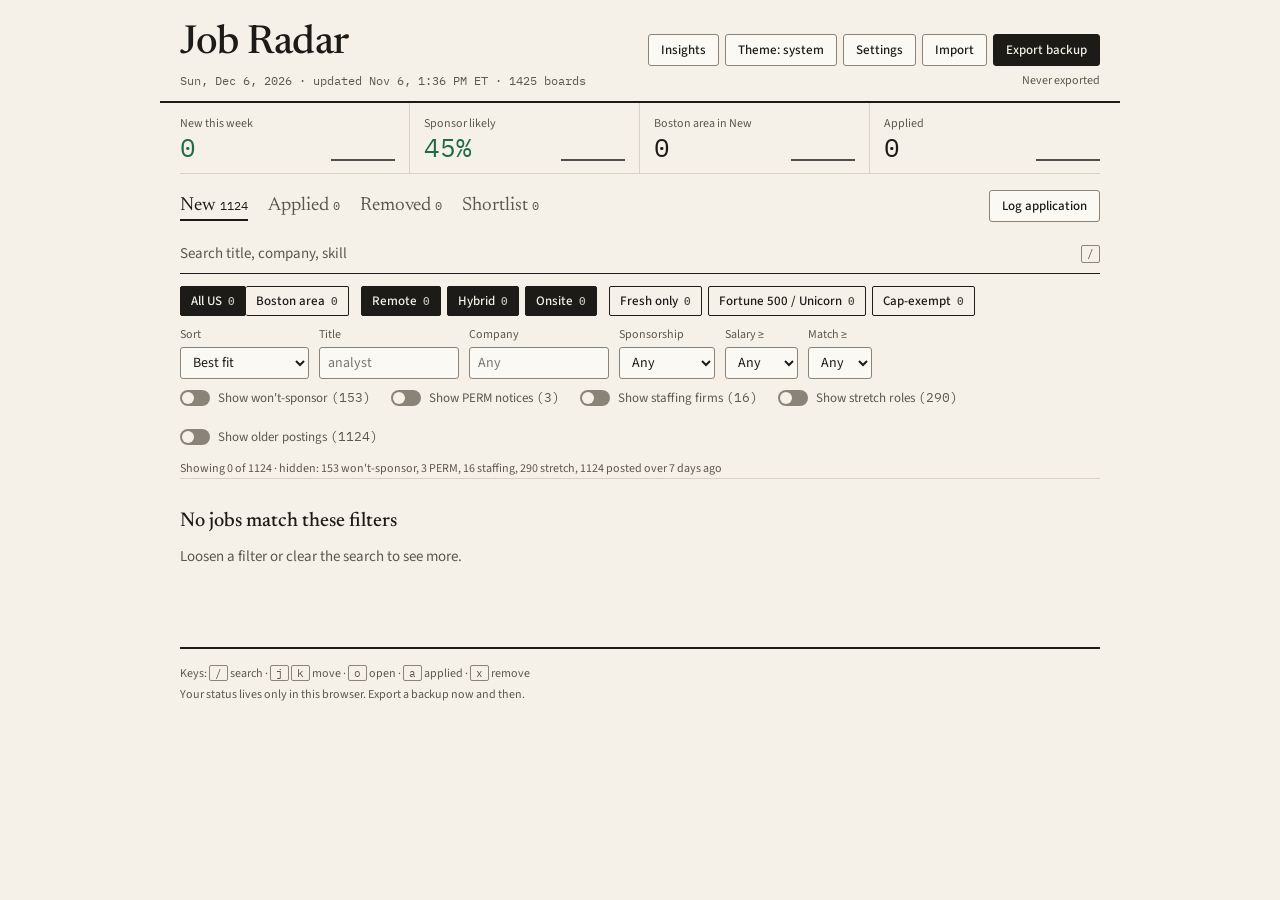
==== commit 118613a0: "Best fit: cap-exempt and H-1B likely boost only 30%+ matches Jobs matching under 30% now sort after " ====
--- a/site/index.html
+++ b/site/index.html
@@ -199,6 +199,7 @@
 <input type="file" id="import-file" accept="application/json,.json" hidden>
 <div class="toast" id="toast" role="status" aria-live="polite"></div>
 
+<script src="fit.js"></script>
 <script src="app.js"></script>
 </body>
 </html>
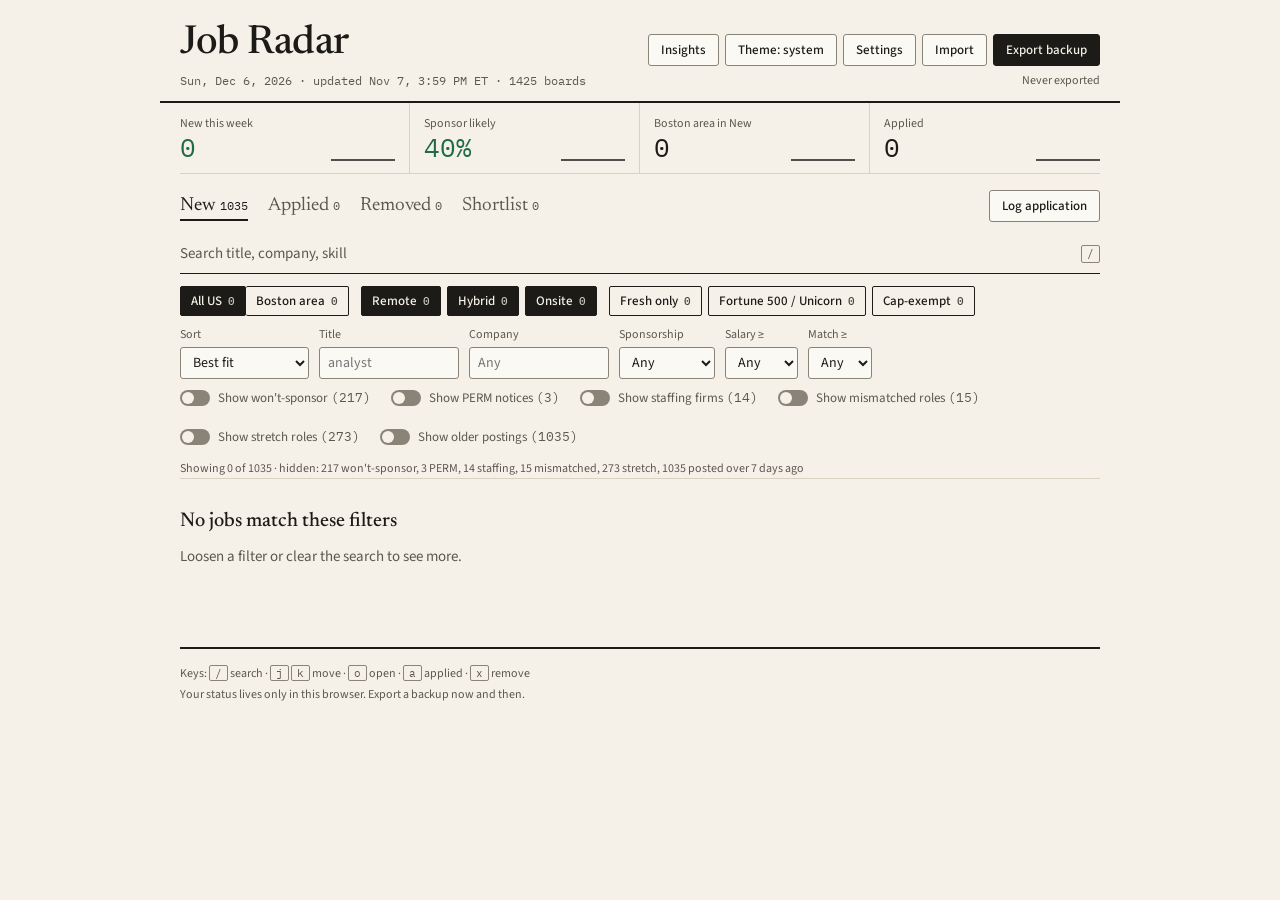
==== commit 6d57a6ae: "Match % from my experience pool: new skills, gap flags, mismatch, focus boost Skills: replaced with " ====
--- a/site/index.html
+++ b/site/index.html
@@ -136,6 +136,7 @@
         <label class="switch"><input type="checkbox" id="show-no"><span class="track" aria-hidden="true"></span><span class="switch-text">Show won't-sponsor <span class="mono" id="count-no"></span></span></label>
         <label class="switch"><input type="checkbox" id="show-perm"><span class="track" aria-hidden="true"></span><span class="switch-text">Show PERM notices <span class="mono" id="count-perm"></span></span></label>
         <label class="switch"><input type="checkbox" id="show-staffing"><span class="track" aria-hidden="true"></span><span class="switch-text">Show staffing firms <span class="mono" id="count-staffing"></span></span></label>
+        <label class="switch"><input type="checkbox" id="show-mismatch"><span class="track" aria-hidden="true"></span><span class="switch-text">Show mismatched roles <span class="mono" id="count-mismatch"></span></span></label>
         <label class="switch"><input type="checkbox" id="show-stretch"><span class="track" aria-hidden="true"></span><span class="switch-text">Show stretch roles <span class="mono" id="count-stretch"></span></span></label>
         <label class="switch"><input type="checkbox" id="show-older"><span class="track" aria-hidden="true"></span><span class="switch-text">Show older postings <span class="mono" id="count-older"></span></span></label>
       </div>
--- a/site/styles.css
+++ b/site/styles.css
@@ -233,6 +233,9 @@
 .tag.no { color: var(--warn); border-color: var(--warn); }
 .tag.perm { color: var(--warn); border-color: var(--warn); }
 .tag.staffing { color: var(--warn); border-color: var(--warn); }
+.tag.mismatch { color: var(--warn); border-color: var(--warn); }
+.tag.gap { color: var(--muted); border-color: var(--muted); }
+.tag.gap.soft { border-style: dashed; }
 .co-badge.soft { border-style: dashed; opacity: .85; }
 .people-menu { position: relative; display: inline-block; }
 .people-menu > summary { list-style: none; }
